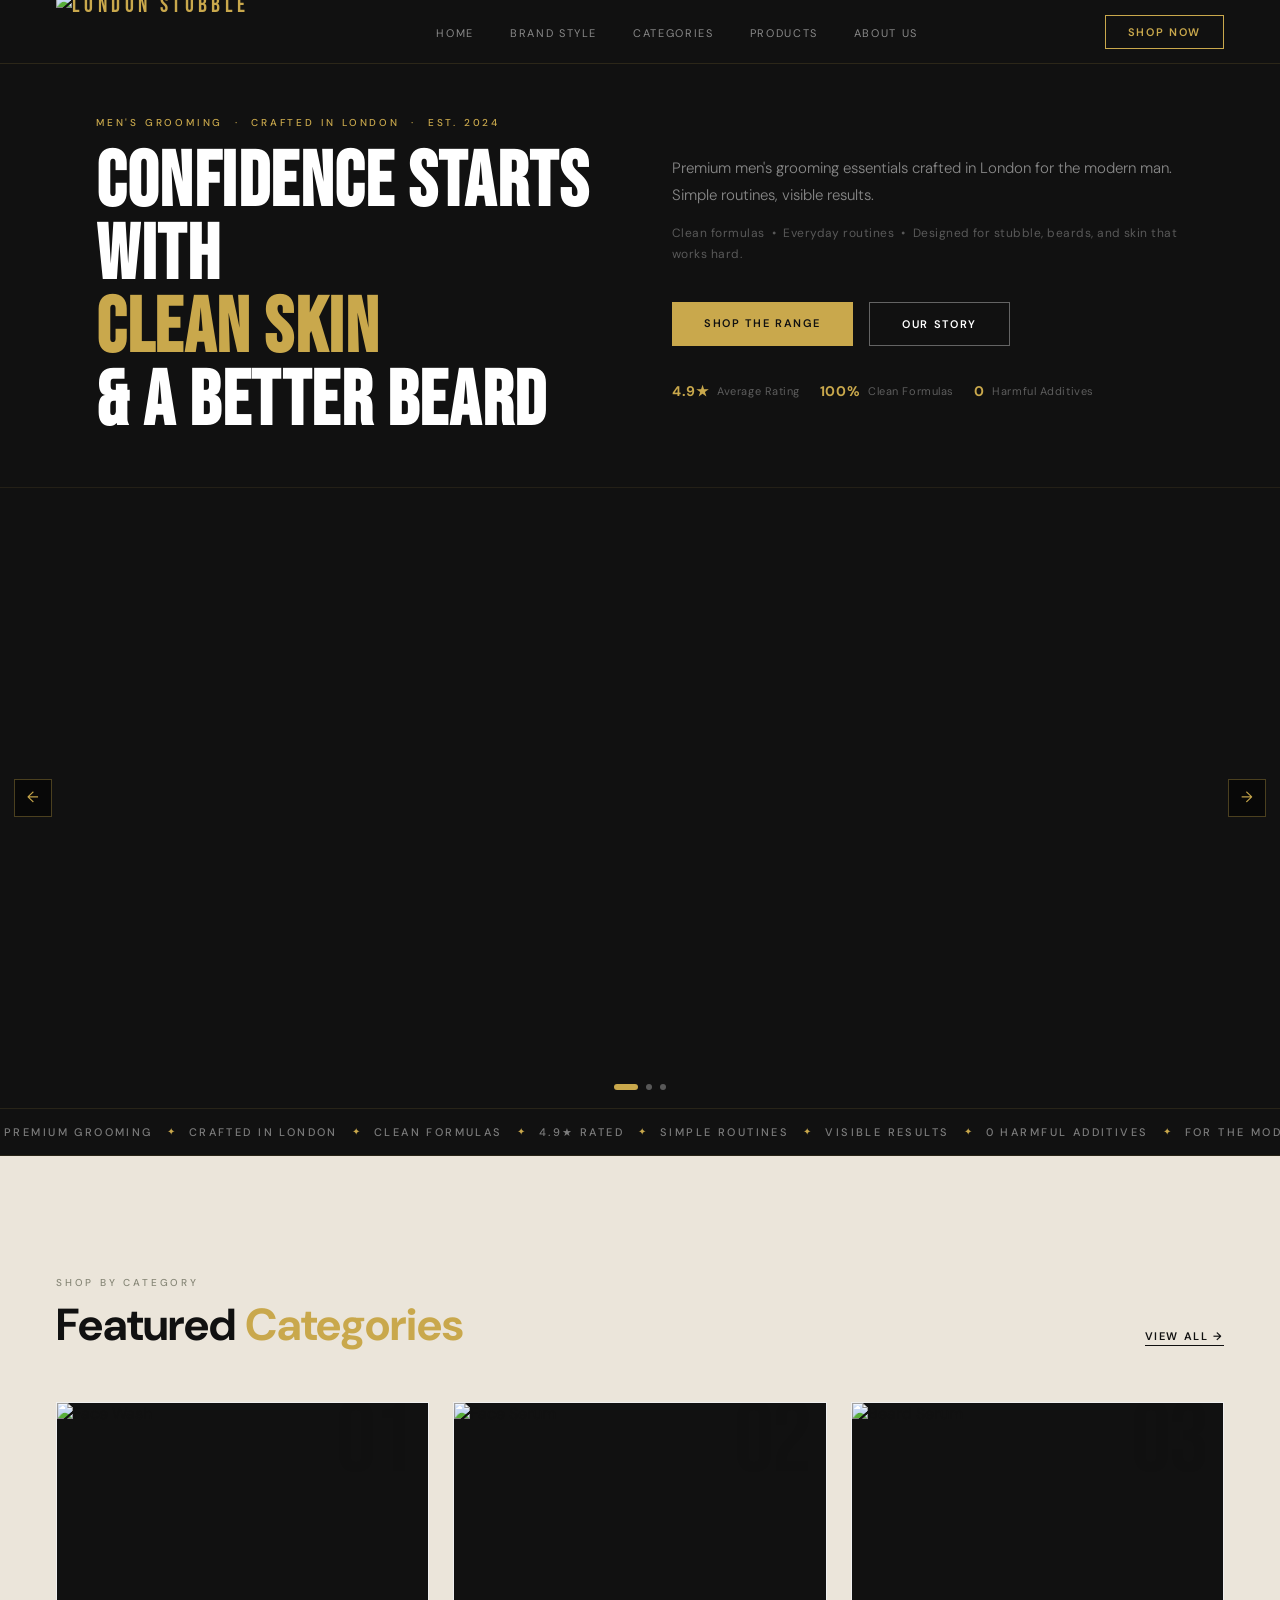
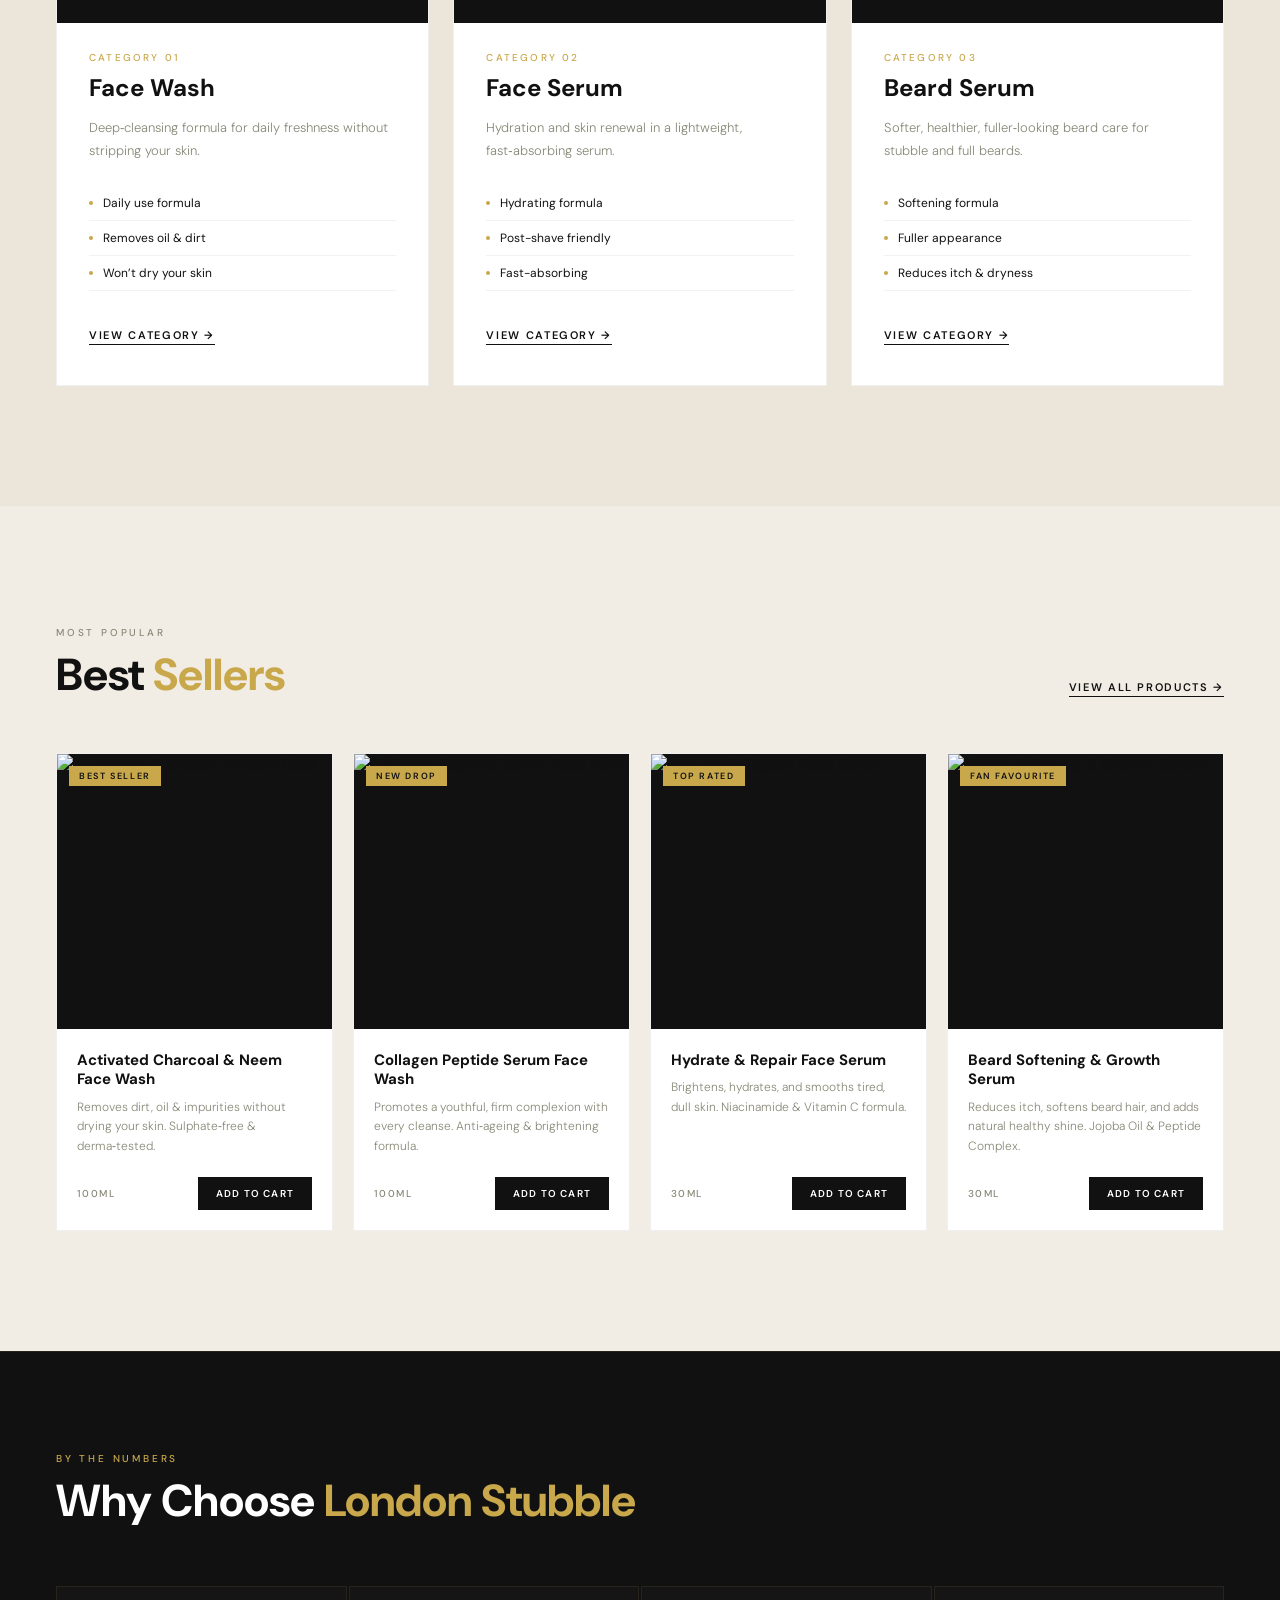
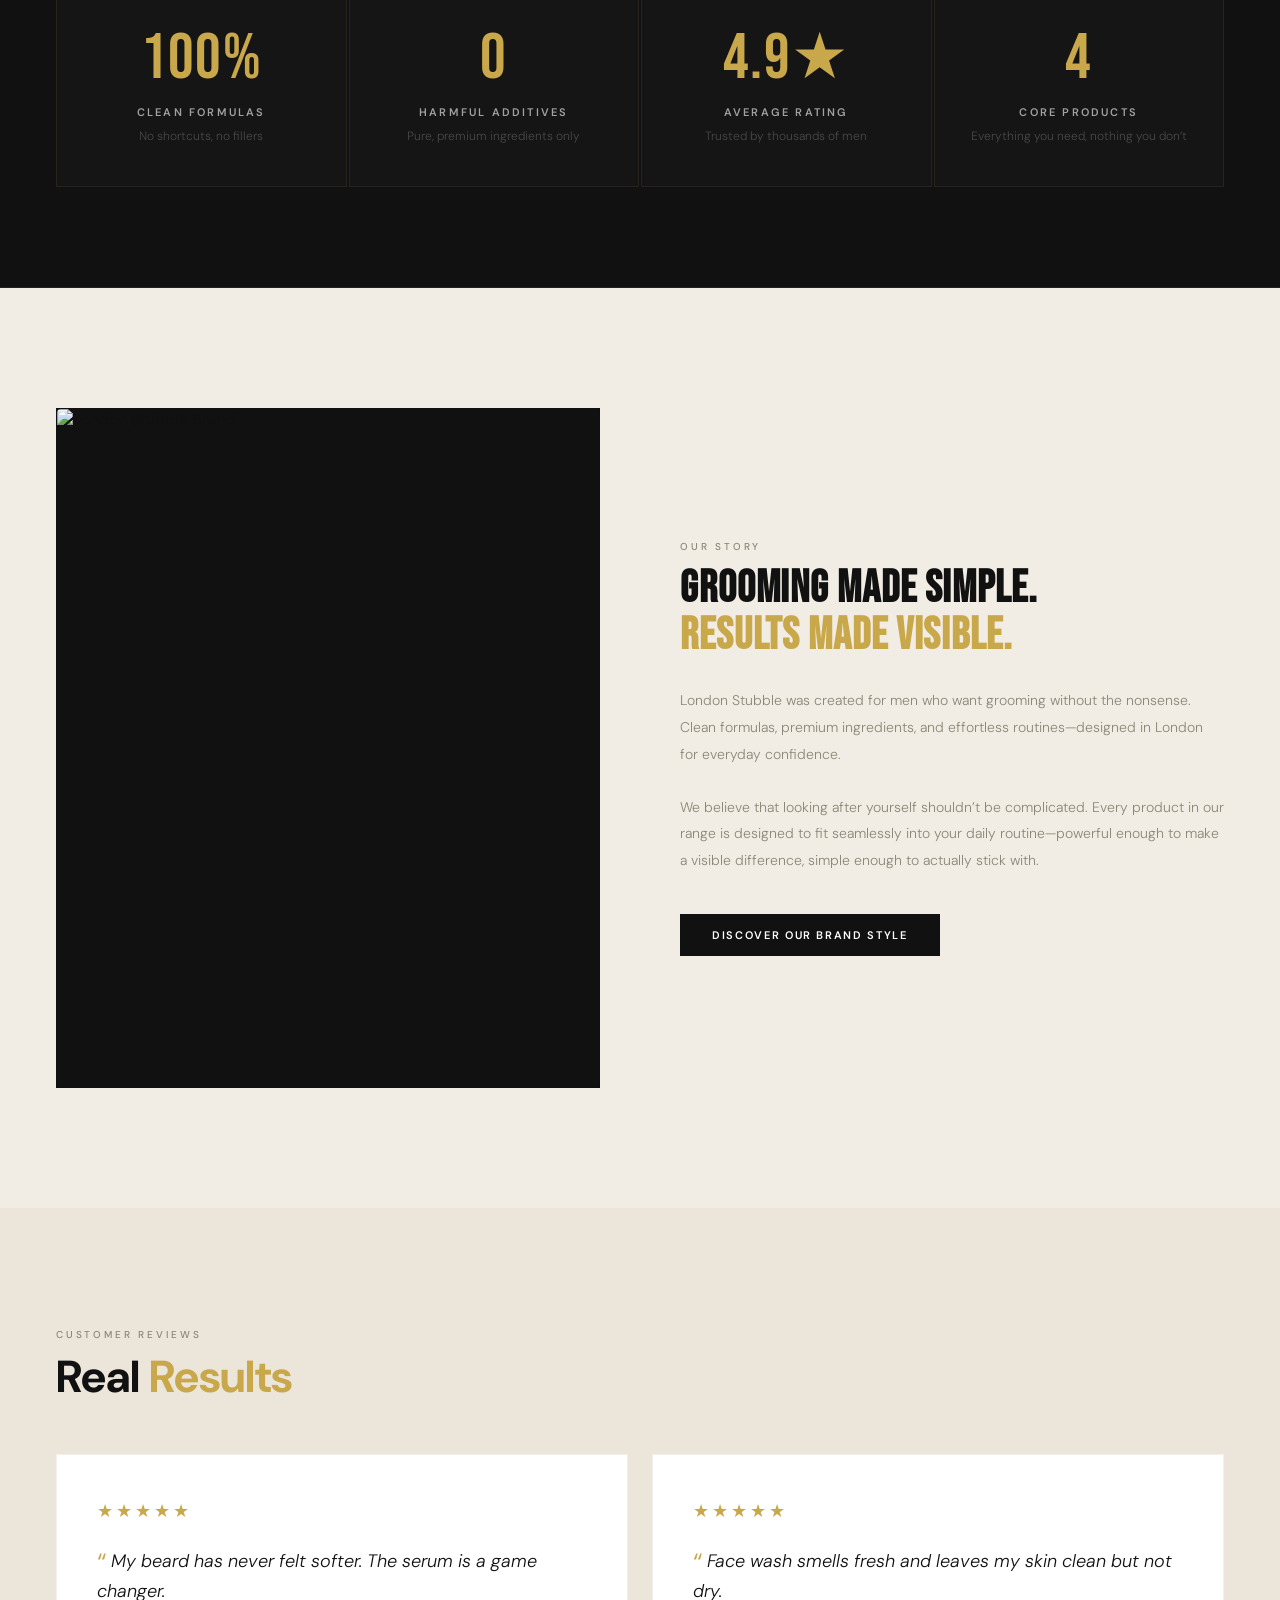
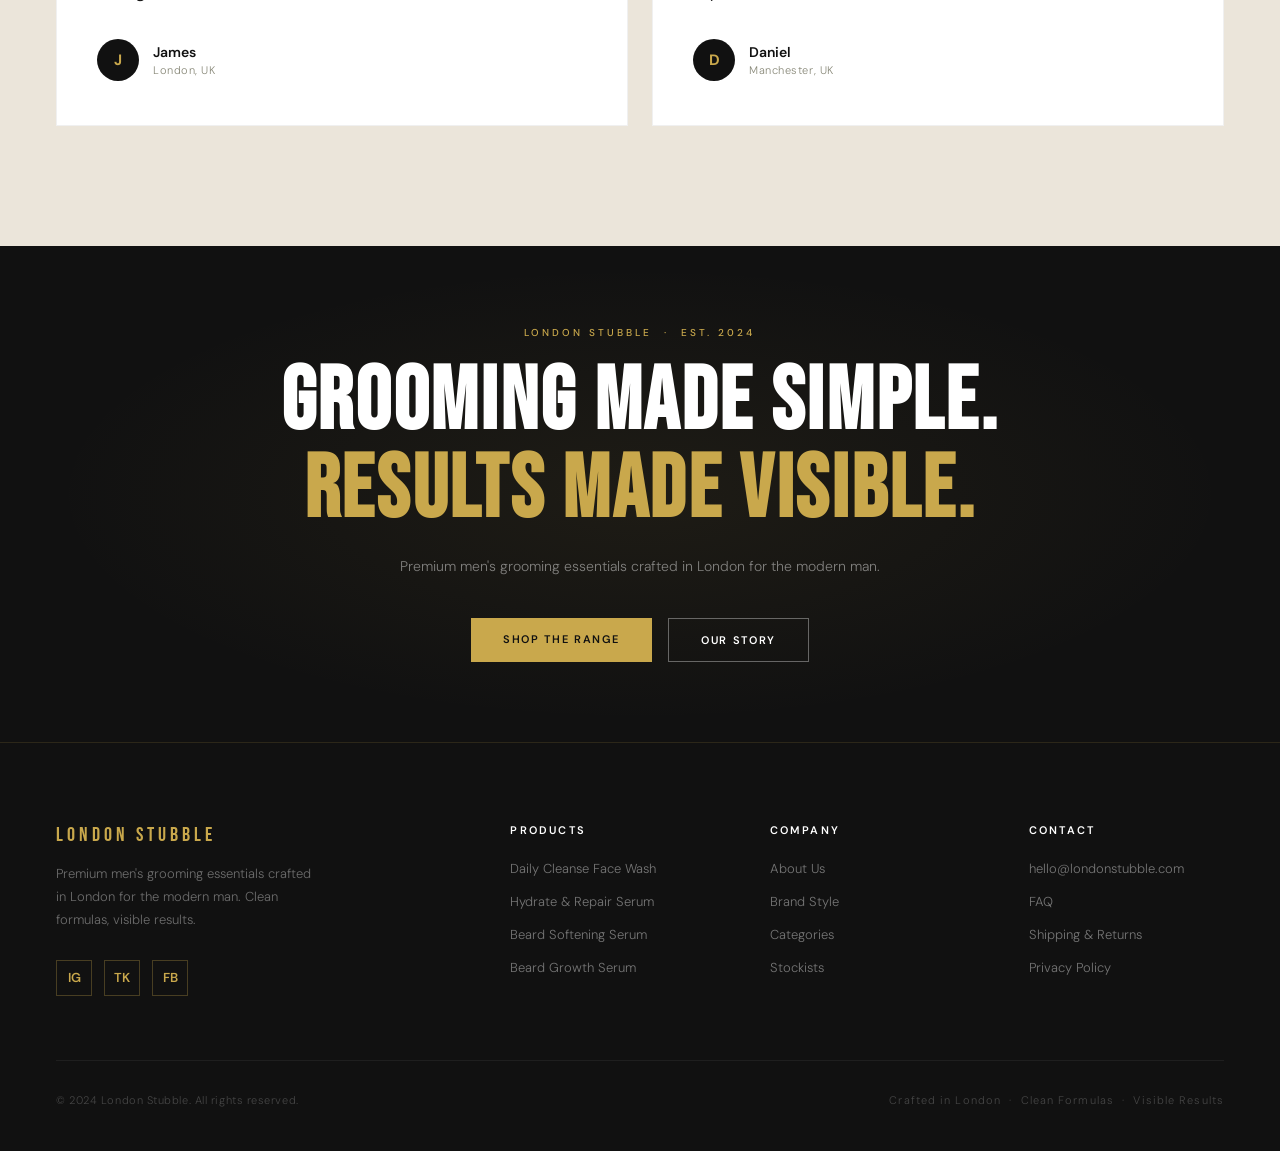
==== index.html @ 78717279 "Add complete London Stubble e-commerce website - Homepage with hero slider, product cards, category " ====
<!DOCTYPE html>
<html lang="en">
<head>
  <meta charset="UTF-8" />
  <meta name="viewport" content="width=device-width, initial-scale=1.0" />
  <title>London Stubble | Premium Men's Grooming</title>
  <link rel="preconnect" href="https://fonts.googleapis.com" />
  <link rel="preconnect" href="https://fonts.gstatic.com" crossorigin />
  <link href="https://fonts.googleapis.com/css2?family=Bebas+Neue&family=DM+Sans:wght@300;400;500;600;700&display=swap" rel="stylesheet" />
  <style>
    /* ===================== VARIABLES & RESET ===================== */
    *, *::before, *::after { margin: 0; padding: 0; box-sizing: border-box; }
    :root {
      --dark:  #111111;
      --gold:  #C9A84C;
      --cream: #F2EDE4;
      --cream2:#EBE5DA;
      --muted: #888878;
      --white: #FFFFFF;
      --nav-h: 64px;
    }
    html { scroll-behavior: smooth; }
    body {
      background: var(--cream);
      color: var(--dark);
      font-family: 'DM Sans', sans-serif;
      font-weight: 400;
      overflow-x: hidden;
      opacity: 0;
      animation: fadeIn 0.6s ease forwards;
    }
    @keyframes fadeIn { to { opacity: 1; } }
    a { text-decoration: none; color: inherit; }
    img { display: block; max-width: 100%; }
    button { font-family: inherit; }

    /* ===================== NAVBAR ===================== */
    nav {
      position: fixed;
      top: 0; left: 0; right: 0;
      height: var(--nav-h);
      background: var(--dark);
      display: flex;
      align-items: center;
      justify-content: space-between;
      padding: 0 56px;
      z-index: 1000;
      border-bottom: 1px solid rgba(201,168,76,0.15);
      transition: box-shadow 0.3s;
    }
    nav.scrolled { box-shadow: 0 4px 40px rgba(0,0,0,0.5); }
    .nav-logo {
      font-family: 'Bebas Neue', sans-serif;
      font-size: 22px;
      color: var(--gold);
      letter-spacing: 0.2em;
      text-transform: uppercase;
      cursor: pointer;
    }
    .nav-links { display: flex; gap: 36px; list-style: none; }
    .nav-links a {
      font-size: 11px;
      font-weight: 400;
      letter-spacing: 0.15em;
      text-transform: uppercase;
      color: rgba(255,255,255,0.5);
      transition: color 0.2s;
    }
    .nav-links a:hover,
    .nav-links a.active { color: var(--white); }
    .nav-links a.active { border-bottom: 1px solid var(--gold); padding-bottom: 2px; }
    .nav-cta {
      font-size: 11px;
      font-weight: 600;
      letter-spacing: 0.15em;
      text-transform: uppercase;
      color: var(--gold);
      border: 1px solid var(--gold);
      padding: 9px 22px;
      background: transparent;
      cursor: pointer;
      transition: all 0.2s;
      display: inline-block;
    }
    .nav-cta:hover { background: var(--gold); color: var(--dark); }
    .hamburger {
      display: none;
      flex-direction: column;
      gap: 5px;
      background: none;
      border: none;
      cursor: pointer;
      padding: 4px;
    }
    .hamburger span { display: block; width: 22px; height: 1.5px; background: var(--white); transition: all 0.3s; }
    .hamburger.open span:nth-child(1) { transform: translateY(6.5px) rotate(45deg); }
    .hamburger.open span:nth-child(2) { opacity: 0; }
    .hamburger.open span:nth-child(3) { transform: translateY(-6.5px) rotate(-45deg); }
    .mob-nav {
      display: none;
      position: fixed; inset: 0;
      background: var(--dark);
      z-index: 999;
      flex-direction: column;
      align-items: center;
      justify-content: center;
      gap: 32px;
      opacity: 0;
      pointer-events: none;
      transition: opacity 0.3s;
    }
    .mob-nav.open { opacity: 1; pointer-events: all; }
    .mob-nav a {
      font-family: 'Bebas Neue', sans-serif;
      font-size: 52px;
      color: var(--white);
      letter-spacing: 0.05em;
      transition: color 0.2s;
    }
    .mob-nav a:hover { color: var(--gold); }

    /* ===================== HERO ===================== */
    .hero {
      background: var(--dark);
      padding-top: var(--nav-h);
      overflow: hidden;
    }
    .hero-text-area {
      padding: 52px 56px 48px;
      max-width: 1200px;
      margin: 0 auto;
      display: grid;
      grid-template-columns: 1fr 1fr;
      gap: 64px;
      align-items: center;
    }
    .hero-ey {
      font-size: 10px;
      font-weight: 500;
      letter-spacing: 0.28em;
      text-transform: uppercase;
      color: var(--gold);
      margin-bottom: 18px;
      display: block;
    }
    .hero-title {
      font-family: 'Bebas Neue', sans-serif;
      font-size: clamp(44px, 6vw, 84px);
      color: var(--white);
      line-height: 0.95;
      letter-spacing: 0.02em;
    }
    .hero-title .g { color: var(--gold); }
    .hero-sub {
      font-size: 15px;
      font-weight: 300;
      color: rgba(255,255,255,0.5);
      line-height: 1.8;
      margin-bottom: 14px;
    }
    .hero-benefits {
      font-size: 12px;
      font-weight: 400;
      color: rgba(255,255,255,0.3);
      letter-spacing: 0.04em;
      margin-bottom: 36px;
      line-height: 1.8;
    }
    .hero-ctas { display: flex; gap: 16px; flex-wrap: wrap; margin-bottom: 36px; }
    .hero-badge { display: flex; align-items: center; gap: 20px; flex-wrap: wrap; }
    .hero-badge-item {
      display: flex;
      align-items: center;
      gap: 8px;
      font-size: 11px;
      color: rgba(255,255,255,0.32);
      letter-spacing: 0.05em;
    }
    .hero-badge-item strong { color: var(--gold); font-size: 14px; font-weight: 700; }
    /* Full-width slider below text */
    .hero-slider-wrap {
      width: 100%;
      border-top: 1px solid rgba(201,168,76,0.1);
    }
    .hero-slider {
      width: 100%;
      height: 620px;
      position: relative;
      overflow: hidden;
      background: #111;
    }
    .hero-slider-track {
      display: flex;
      height: 100%;
      transition: transform 0.75s cubic-bezier(0.25, 0.46, 0.45, 0.94);
    }
    .hero-slide {
      flex: 0 0 100%;
      height: 100%;
      overflow: hidden;
      position: relative;
      display: flex;
      align-items: center;
      justify-content: center;
    }
    .hero-slide img { width: 100%; height: 100%; object-fit: cover; display: block; }
    .slider-dots {
      position: absolute;
      bottom: 18px;
      left: 50%;
      transform: translateX(-50%);
      display: flex;
      gap: 8px;
      z-index: 10;
    }
    .slider-dot {
      height: 6px;
      width: 6px;
      background: rgba(255,255,255,0.3);
      border: none;
      cursor: pointer;
      transition: all 0.35s;
      padding: 0;
      border-radius: 3px;
    }
    .slider-dot.active { background: var(--gold); width: 24px; }
    .slider-arrow {
      position: absolute;
      top: 50%;
      transform: translateY(-50%);
      width: 38px;
      height: 38px;
      background: rgba(0,0,0,0.55);
      border: 1px solid rgba(201,168,76,0.35);
      color: var(--gold);
      display: flex;
      align-items: center;
      justify-content: center;
      cursor: pointer;
      z-index: 10;
      font-size: 15px;
      transition: all 0.2s;
      line-height: 1;
    }
    .slider-arrow:hover { background: var(--gold); color: var(--dark); border-color: var(--gold); }
    .slider-prev { left: 14px; }
    .slider-next { right: 14px; }
    .img-ph {
      font-size: 9px;
      font-weight: 500;
      letter-spacing: 0.22em;
      text-transform: uppercase;
      color: rgba(201,168,76,0.25);
      text-align: center;
      padding: 8px;
    }

    /* ===================== TICKER ===================== */
    .ticker-section {
      background: var(--dark);
      padding: 16px 0;
      overflow: hidden;
      border-top: 1px solid rgba(201,168,76,0.12);
      border-bottom: 1px solid rgba(201,168,76,0.12);
    }
    .tk-track {
      display: flex;
      width: max-content;
      animation: tkScroll 28s linear infinite;
    }
    .tk-track:hover { animation-play-state: paused; }
    @keyframes tkScroll { from { transform: translateX(0); } to { transform: translateX(-50%); } }
    .tk-i {
      font-size: 11px;
      font-weight: 500;
      letter-spacing: 0.22em;
      text-transform: uppercase;
      color: rgba(255,255,255,0.45);
      white-space: nowrap;
      padding: 0 4px;
    }
    .tk-d { color: var(--gold); padding: 0 10px; font-size: 10px; }

    /* ===================== COMMON UTILITIES ===================== */
    .eyebrow {
      font-size: 10px;
      font-weight: 500;
      letter-spacing: 0.28em;
      text-transform: uppercase;
      color: var(--muted);
      margin-bottom: 12px;
      display: block;
    }
    .eyebrow.gold { color: var(--gold); }
    .section-title {
      font-weight: 700;
      font-size: clamp(32px, 3.5vw, 50px);
      line-height: 1.1;
      color: var(--dark);
    }
    .section-title .g { color: var(--gold); }
    .section-title.light { color: var(--white); }
    .sec-hdr {
      display: flex;
      align-items: flex-end;
      justify-content: space-between;
      margin-bottom: 52px;
    }
    .view-all-link {
      font-size: 11px;
      font-weight: 600;
      letter-spacing: 0.15em;
      text-transform: uppercase;
      color: var(--dark);
      border-bottom: 1px solid var(--dark);
      padding-bottom: 2px;
      transition: color 0.2s, border-color 0.2s;
      white-space: nowrap;
      margin-bottom: 4px;
    }
    .view-all-link:hover { color: var(--gold); border-color: var(--gold); }
    .view-all-link.light { color: rgba(255,255,255,0.5); border-color: rgba(255,255,255,0.3); }
    .view-all-link.light:hover { color: var(--gold); border-color: var(--gold); }
    .btn-solid {
      display: inline-block;
      font-size: 11px;
      font-weight: 600;
      letter-spacing: 0.15em;
      text-transform: uppercase;
      color: var(--white);
      background: var(--dark);
      padding: 14px 32px;
      cursor: pointer;
      transition: background 0.2s;
      border: none;
    }
    .btn-solid:hover { background: #2c2c2c; }
    .btn-gold {
      display: inline-block;
      font-size: 11px;
      font-weight: 600;
      letter-spacing: 0.15em;
      text-transform: uppercase;
      color: var(--dark);
      background: var(--gold);
      padding: 14px 32px;
      cursor: pointer;
      transition: opacity 0.2s;
      border: none;
    }
    .btn-gold:hover { opacity: 0.85; }
    .btn-lined {
      display: inline-block;
      font-size: 11px;
      font-weight: 600;
      letter-spacing: 0.15em;
      text-transform: uppercase;
      color: var(--dark);
      border: 1.5px solid var(--dark);
      padding: 14px 32px;
      cursor: pointer;
      transition: all 0.2s;
    }
    .btn-lined:hover { background: var(--dark); color: var(--white); }
    .btn-lined-light {
      display: inline-block;
      font-size: 11px;
      font-weight: 600;
      letter-spacing: 0.15em;
      text-transform: uppercase;
      color: var(--white);
      border: 1.5px solid rgba(255,255,255,0.35);
      padding: 14px 32px;
      cursor: pointer;
      transition: all 0.2s;
    }
    .btn-lined-light:hover { background: rgba(255,255,255,0.08); border-color: rgba(255,255,255,0.6); }

    /* ===================== FEATURED CATEGORIES ===================== */
    .cats-section {
      background: var(--cream2);
      padding: 120px 56px;
    }
    .cats-inner { max-width: 1200px; margin: 0 auto; }
    .cats-grid {
      display: grid;
      grid-template-columns: repeat(3, 1fr);
      gap: 24px;
    }
    .cat-card {
      background: var(--white);
      border: 1px solid rgba(0,0,0,0.06);
      padding: 40px 32px;
      position: relative;
      overflow: hidden;
      transition: box-shadow 0.3s, transform 0.3s;
    }
    .cat-card:hover { box-shadow: 0 16px 48px rgba(0,0,0,0.1); transform: translateY(-4px); }
    .cat-card-img {
      margin: -40px -32px 28px;
      height: 220px;
      overflow: hidden;
      background: var(--dark);
      display: flex;
      align-items: center;
      justify-content: center;
    }
    .cat-card-img img {
      width: 100%;
      height: 100%;
      object-fit: contain;
      display: block;
    }
    .cat-num {
      font-family: 'Bebas Neue', sans-serif;
      font-size: 100px;
      color: rgba(0,0,0,0.03);
      position: absolute;
      top: -12px;
      right: 16px;
      line-height: 1;
      pointer-events: none;
      letter-spacing: -0.02em;
    }
    .cat-label {
      font-size: 10px;
      font-weight: 500;
      letter-spacing: 0.22em;
      text-transform: uppercase;
      color: var(--gold);
      margin-bottom: 10px;
      display: block;
    }
    .cat-name {
      font-weight: 700;
      font-size: 24px;
      color: var(--dark);
      margin-bottom: 14px;
      line-height: 1.2;
    }
    .cat-desc {
      font-size: 13px;
      font-weight: 300;
      color: var(--muted);
      line-height: 1.75;
      margin-bottom: 24px;
    }
    .cat-benefits {
      list-style: none;
      margin-bottom: 32px;
    }
    .cat-benefits li {
      font-size: 12px;
      font-weight: 400;
      color: var(--dark);
      padding: 9px 0;
      border-bottom: 1px solid rgba(0,0,0,0.05);
      display: flex;
      align-items: center;
      gap: 10px;
    }
    .cat-benefits li::before {
      content: '';
      width: 4px;
      height: 4px;
      background: var(--gold);
      flex-shrink: 0;
      border-radius: 50%;
    }
    .cat-link {
      font-size: 11px;
      font-weight: 600;
      letter-spacing: 0.15em;
      text-transform: uppercase;
      color: var(--dark);
      display: inline-flex;
      align-items: center;
      gap: 8px;
      border-bottom: 1px solid var(--dark);
      padding-bottom: 2px;
      transition: color 0.2s, border-color 0.2s;
    }
    .cat-link:hover { color: var(--gold); border-color: var(--gold); }

    /* ===================== PRODUCT CARDS ===================== */
    .products-section {
      background: var(--cream);
      padding: 120px 56px;
    }
    .products-inner { max-width: 1200px; margin: 0 auto; }
    .pgrid {
      display: grid;
      grid-template-columns: repeat(4, 1fr);
      gap: 20px;
    }
    .pcard {
      background: var(--white);
      border: 1px solid rgba(0,0,0,0.06);
      display: flex;
      flex-direction: column;
      transition: box-shadow 0.3s, transform 0.3s;
    }
    .pcard:hover { box-shadow: 0 16px 48px rgba(0,0,0,0.1); transform: translateY(-5px); }
    .pcard-img {
      background: var(--dark);
      aspect-ratio: 1/1;
      overflow: hidden;
      position: relative;
      display: flex;
      align-items: center;
      justify-content: center;
    }
    .pcard-img img { width: 100%; height: 100%; object-fit: contain; }
    .pcard-badge {
      position: absolute;
      top: 12px; left: 12px;
      font-size: 9px;
      font-weight: 600;
      letter-spacing: 0.18em;
      text-transform: uppercase;
      background: var(--gold);
      color: var(--dark);
      padding: 4px 10px;
    }
    .pcard-body { padding: 22px 20px 20px; flex: 1; display: flex; flex-direction: column; }
    .pcard-name { font-size: 15px; font-weight: 700; line-height: 1.3; margin-bottom: 8px; }
    .pcard-desc {
      font-size: 12px;
      font-weight: 300;
      color: var(--muted);
      line-height: 1.65;
      flex: 1;
      margin-bottom: 20px;
    }
    .pcard-ft {
      display: flex;
      align-items: center;
      justify-content: space-between;
      gap: 10px;
    }
    .pcard-vol {
      font-size: 10px;
      font-weight: 500;
      letter-spacing: 0.14em;
      text-transform: uppercase;
      color: var(--muted);
    }
    .btn-atc {
      font-size: 10px;
      font-weight: 600;
      letter-spacing: 0.12em;
      text-transform: uppercase;
      color: var(--white);
      background: var(--dark);
      border: none;
      padding: 10px 18px;
      cursor: pointer;
      transition: background 0.2s, color 0.2s;
      white-space: nowrap;
    }
    .btn-atc:hover { background: var(--gold); color: var(--dark); }

    /* ===================== STATS SECTION ===================== */
    .stats-section {
      background: var(--dark);
      padding: 100px 56px;
      border-top: 1px solid rgba(201,168,76,0.12);
      border-bottom: 1px solid rgba(201,168,76,0.12);
    }
    .stats-inner { max-width: 1200px; margin: 0 auto; }
    .stats-header { margin-bottom: 60px; }
    .stats-grid {
      display: grid;
      grid-template-columns: repeat(4, 1fr);
      gap: 2px;
    }
    .stat-item {
      padding: 40px 32px;
      border: 1px solid rgba(201,168,76,0.10);
      background: rgba(255,255,255,0.02);
      text-align: center;
    }
    .stat-num {
      font-family: 'Bebas Neue', sans-serif;
      font-size: clamp(48px, 5vw, 72px);
      color: var(--gold);
      line-height: 1;
      margin-bottom: 14px;
      letter-spacing: 0.02em;
    }
    .stat-label {
      font-size: 11px;
      font-weight: 600;
      letter-spacing: 0.2em;
      text-transform: uppercase;
      color: rgba(255,255,255,0.6);
      margin-bottom: 8px;
    }
    .stat-desc {
      font-size: 12px;
      font-weight: 300;
      color: rgba(255,255,255,0.22);
      line-height: 1.55;
    }

    /* ===================== BRAND STORY ===================== */
    .brand-section {
      background: var(--cream);
      padding: 120px 56px;
    }
    .brand-inner {
      max-width: 1200px;
      margin: 0 auto;
      display: grid;
      grid-template-columns: 1fr 1fr;
      gap: 80px;
      align-items: center;
    }
    .brand-visual {
      background: var(--dark);
      aspect-ratio: 4/5;
      position: relative;
      overflow: hidden;
      border: 1px solid rgba(0,0,0,0.06);
      display: flex;
      align-items: center;
      justify-content: center;
    }
    .brand-visual img { width: 100%; height: 100%; object-fit: cover; }
    .brand-quote {
      font-family: 'Bebas Neue', sans-serif;
      font-size: clamp(36px, 3.5vw, 52px);
      color: var(--dark);
      line-height: 1.05;
      margin-bottom: 28px;
      letter-spacing: 0.02em;
    }
    .brand-quote .g { color: var(--gold); }
    .brand-text {
      font-size: 14px;
      font-weight: 300;
      color: var(--muted);
      line-height: 1.9;
      margin-bottom: 40px;
    }

    /* ===================== TESTIMONIALS ===================== */
    .testi-section {
      background: var(--cream2);
      padding: 120px 56px;
    }
    .testi-inner { max-width: 1200px; margin: 0 auto; }
    .testi-grid {
      display: grid;
      grid-template-columns: repeat(2, 1fr);
      gap: 24px;
      margin-top: 52px;
    }
    .testi-card {
      background: var(--white);
      border: 1px solid rgba(0,0,0,0.06);
      padding: 44px 40px;
    }
    .testi-stars {
      display: flex;
      gap: 3px;
      margin-bottom: 24px;
    }
    .testi-stars span { color: var(--gold); font-size: 18px; }
    .testi-quote {
      font-size: 18px;
      font-weight: 300;
      color: var(--dark);
      line-height: 1.65;
      margin-bottom: 32px;
      font-style: italic;
    }
    .testi-quote::before { content: '\201C'; color: var(--gold); font-size: 28px; font-style: normal; line-height: 0; vertical-align: -6px; margin-right: 4px; }
    .testi-author { display: flex; align-items: center; gap: 14px; }
    .testi-avatar {
      width: 42px;
      height: 42px;
      border-radius: 50%;
      background: var(--dark);
      display: flex;
      align-items: center;
      justify-content: center;
      font-weight: 700;
      font-size: 15px;
      color: var(--gold);
      flex-shrink: 0;
    }
    .testi-name { font-weight: 600; font-size: 14px; color: var(--dark); }
    .testi-loc { font-size: 11px; font-weight: 300; color: var(--muted); letter-spacing: 0.05em; margin-top: 2px; }

    /* ===================== CTA STRIP ===================== */
    .vstrip {
      position: relative;
      min-height: 380px;
      overflow: hidden;
      background: var(--dark);
      display: flex;
      align-items: center;
      justify-content: center;
    }
    .vstrip::before {
      content: '';
      position: absolute;
      inset: 0;
      background: radial-gradient(ellipse at center, rgba(201,168,76,0.07) 0%, transparent 65%);
      pointer-events: none;
    }
    .vstrip-inner {
      position: relative; z-index: 2;
      display: flex;
      flex-direction: column;
      align-items: center;
      justify-content: center;
      text-align: center;
      padding: 80px 32px;
    }
    .vstrip-ey { font-size: 10px; font-weight: 500; letter-spacing: 0.3em; text-transform: uppercase; color: var(--gold); margin-bottom: 20px; }
    .vstrip-ttl {
      font-family: 'Bebas Neue', sans-serif;
      font-size: clamp(48px, 7vw, 88px);
      color: var(--white);
      letter-spacing: 0.03em;
      line-height: 1;
      margin-bottom: 20px;
    }
    .vstrip-ttl span { color: var(--gold); }
    .vstrip-sub { font-size: 14px; font-weight: 300; color: rgba(255,255,255,0.45); margin-bottom: 40px; max-width: 520px; line-height: 1.7; }
    .vstrip-ctas { display: flex; gap: 16px; flex-wrap: wrap; justify-content: center; }

    /* ===================== NEWSLETTER ===================== */
    .nl-section {
      background: var(--dark);
      padding: 100px 56px;
      border-top: 1px solid rgba(201,168,76,0.12);
    }
    .nl-inner { max-width: 560px; margin: 0 auto; text-align: center; }
    .nl-title {
      font-family: 'Bebas Neue', sans-serif;
      font-size: clamp(38px, 4.5vw, 60px);
      color: var(--white);
      letter-spacing: 0.06em;
      margin-bottom: 16px;
      line-height: 1;
    }
    .nl-title span { color: var(--gold); }
    .nl-sub {
      font-size: 14px;
      font-weight: 300;
      color: rgba(255,255,255,0.38);
      line-height: 1.75;
      margin-bottom: 36px;
    }
    .nl-form { display: flex; max-width: 440px; margin: 0 auto; }
    .nl-input {
      flex: 1;
      background: rgba(255,255,255,0.05);
      border: 1px solid rgba(201,168,76,0.2);
      border-right: none;
      padding: 14px 20px;
      font-family: 'DM Sans', sans-serif;
      font-size: 13px;
      color: var(--white);
      outline: none;
      transition: border-color 0.2s;
    }
    .nl-input::placeholder { color: rgba(255,255,255,0.28); }
    .nl-input:focus { border-color: rgba(201,168,76,0.45); }
    .nl-btn {
      font-family: 'DM Sans', sans-serif;
      font-size: 11px;
      font-weight: 600;
      letter-spacing: 0.15em;
      text-transform: uppercase;
      color: var(--dark);
      background: var(--gold);
      border: 1px solid var(--gold);
      padding: 14px 24px;
      cursor: pointer;
      transition: opacity 0.2s;
      white-space: nowrap;
    }
    .nl-btn:hover { opacity: 0.85; }

    /* ===================== FOOTER ===================== */
    footer {
      background: var(--dark);
      padding: 80px 56px 44px;
      border-top: 1px solid rgba(201,168,76,0.15);
    }
    .ft {
      display: grid;
      grid-template-columns: 2fr 1fr 1fr 1fr;
      gap: 64px;
      margin-bottom: 64px;
      max-width: 1200px;
      margin-left: auto;
      margin-right: auto;
    }
    .ft-logo {
      font-family: 'Bebas Neue', sans-serif;
      font-size: 20px;
      letter-spacing: 0.2em;
      color: var(--gold);
      text-transform: uppercase;
      margin-bottom: 16px;
    }
    .ft-desc { font-size: 13px; font-weight: 300; color: rgba(255,255,255,0.38); line-height: 1.75; margin-bottom: 28px; max-width: 260px; }
    .ft-soc { display: flex; gap: 12px; }
    .ft-soc a {
      width: 36px; height: 36px;
      border: 1px solid rgba(201,168,76,0.3);
      display: flex; align-items: center; justify-content: center;
      color: var(--gold);
      font-size: 13px;
      font-weight: 600;
      transition: all 0.2s;
    }
    .ft-soc a:hover { background: var(--gold); color: var(--dark); border-color: var(--gold); }
    .ft-col-h { font-size: 11px; font-weight: 600; letter-spacing: 0.2em; text-transform: uppercase; color: var(--white); margin-bottom: 20px; }
    .ft-col ul { list-style: none; display: flex; flex-direction: column; gap: 12px; }
    .ft-col ul a { font-size: 13px; font-weight: 300; color: rgba(255,255,255,0.42); transition: color 0.2s; }
    .ft-col ul a:hover { color: var(--white); }
    .ft-bot {
      padding-top: 32px;
      border-top: 1px solid rgba(255,255,255,0.06);
      display: flex;
      align-items: center;
      justify-content: space-between;
      flex-wrap: wrap;
      gap: 12px;
      max-width: 1200px;
      margin: 0 auto;
    }
    .ft-copy { font-size: 11px; font-weight: 300; color: rgba(255,255,255,0.22); letter-spacing: 0.05em; }
    .ft-tag  { font-size: 11px; font-weight: 300; color: rgba(255,255,255,0.22); letter-spacing: 0.1em; }

    /* ===================== SCROLL ANIMATIONS ===================== */
    .au { opacity: 0; transform: translateY(36px); }
    .al { opacity: 0; transform: translateX(-40px); }
    .ar { opacity: 0; transform: translateX(40px); }

    /* ===================== RESPONSIVE ===================== */
    @media (max-width: 1100px) {
      .pgrid { grid-template-columns: repeat(2, 1fr); }
      .stats-grid { grid-template-columns: repeat(2, 1fr); }
      .hero-text-area { grid-template-columns: 1fr; gap: 32px; }
      .brand-inner { grid-template-columns: 1fr; }
      .brand-visual { display: none; }
      .testi-grid { grid-template-columns: 1fr; }
    }
    @media (max-width: 900px) {
      nav { padding: 0 24px; }
      .nav-links, .nav-cta { display: none; }
      .hamburger { display: flex; }
      .mob-nav { display: flex; }
      .cats-section, .products-section, .stats-section, .brand-section, .testi-section, .nl-section { padding: 80px 24px; }
      .hero-text-area { padding: 40px 24px 36px; }
      .hero-slider { height: 420px; }
      .cats-grid { grid-template-columns: 1fr 1fr; }
      .sec-hdr { flex-direction: column; align-items: flex-start; gap: 16px; }
      footer { padding: 60px 24px 36px; }
      .ft { grid-template-columns: 1fr 1fr; gap: 40px; }
      .ft-bot { flex-direction: column; text-align: center; }
      .vstrip-inner { padding: 60px 24px; }
    }
    @media (max-width: 600px) {
      .pgrid { grid-template-columns: 1fr; }
      .cats-grid { grid-template-columns: 1fr; }
      .stats-grid { grid-template-columns: 1fr 1fr; }
      .hero-ctas { flex-direction: column; }
      .hero-slider { height: 280px; }
      .nl-form { flex-direction: column; }
      .nl-input { border-right: 1px solid rgba(201,168,76,0.2); border-bottom: none; }
      .vstrip-ctas { flex-direction: column; align-items: center; }
      .ft { grid-template-columns: 1fr; gap: 32px; }
    }
  </style>
</head>
<body>

<!-- ==================== NAVBAR ==================== -->
<nav id="nav">
  <a href="index.html" class="nav-logo" style="display:flex;align-items:center;cursor:pointer;"><img src="https://vaishvipatel1507.github.io/london-stubble-website-/logo.png" alt="London Stubble" style="height:80px;width:auto;" /></a>
  <ul class="nav-links">
    <li><a href="index.html" class="active">Home</a></li>
    <li><a href="brand-style.html">Brand Style</a></li>
    <li><a href="categories.html">Categories</a></li>
    <li><a href="products.html">Products</a></li>
    <li><a href="about-us.html">About Us</a></li>
  </ul>
  <a href="products.html" class="nav-cta">Shop Now</a>
  <button class="hamburger" id="ham" aria-label="Open menu">
    <span></span><span></span><span></span>
  </button>
</nav>

<!-- Mobile Navigation -->
<div class="mob-nav" id="mob">
  <a href="index.html"       onclick="closeMob()">Home</a>
  <a href="brand-style.html" onclick="closeMob()">Brand Style</a>
  <a href="categories.html"  onclick="closeMob()">Categories</a>
  <a href="products.html"    onclick="closeMob()">Products</a>
  <a href="about-us.html"    onclick="closeMob()">About Us</a>
</div>

<!-- ==================== HERO ==================== -->
<section class="hero" id="home">

  <!-- Top row: heading left, content right -->
  <div class="hero-text-area">
    <div>
      <span class="hero-ey">Men's Grooming &nbsp;·&nbsp; Crafted in London &nbsp;·&nbsp; Est. 2024</span>
      <h1 class="hero-title">
        Confidence Starts With<br>
        <span class="g">Clean Skin</span><br>
        &amp; A Better Beard
      </h1>
    </div>
    <div>
      <p class="hero-sub">Premium men's grooming essentials crafted in London for the modern man. Simple routines, visible results.</p>
      <p class="hero-benefits">Clean formulas &nbsp;&bull;&nbsp; Everyday routines &nbsp;&bull;&nbsp; Designed for stubble, beards, and skin that works hard.</p>
      <div class="hero-ctas">
        <a href="products.html" class="btn-gold">Shop The Range</a>
        <a href="#brand" class="btn-lined-light">Our Story</a>
      </div>
      <div class="hero-badge">
        <div class="hero-badge-item"><strong>4.9&#9733;</strong><span>Average Rating</span></div>
        <div class="hero-badge-item"><strong>100%</strong><span>Clean Formulas</span></div>
        <div class="hero-badge-item"><strong>0</strong><span>Harmful Additives</span></div>
      </div>
    </div>
  </div>

  <!-- Full-width image slider -->
  <div class="hero-slider-wrap">
    <div class="hero-slider" id="heroSlider">
      <div class="hero-slider-track" id="heroTrack">
        <div class="hero-slide">
          <img src="https://www.londonstubble.com/img/banner1.png"
               alt="London Stubble — Premium Grooming"
               onerror="this.style.display='none'" />
        </div>
        <div class="hero-slide">
          <img src="https://www.londonstubble.com/img/banner2.png"
               alt="London Stubble — Face Care"
               onerror="this.style.display='none'" />
        </div>
        <div class="hero-slide">
          <img src="https://www.londonstubble.com/img/banner3.png"
               alt="London Stubble — Beard Care"
               onerror="this.style.display='none'" />
        </div>
      </div>
      <button class="slider-arrow slider-prev" id="sliderPrev" aria-label="Previous">&#8592;</button>
      <button class="slider-arrow slider-next" id="sliderNext" aria-label="Next">&#8594;</button>
      <div class="slider-dots">
        <button class="slider-dot active" data-slide="0"></button>
        <button class="slider-dot"        data-slide="1"></button>
        <button class="slider-dot"        data-slide="2"></button>
      </div>
    </div>
  </div>

</section>

<!-- ==================== TICKER ==================== -->
<div class="ticker-section">
  <div class="tk-track">
    <span class="tk-i">Premium Grooming</span><span class="tk-d">&#10022;</span>
    <span class="tk-i">Crafted in London</span><span class="tk-d">&#10022;</span>
    <span class="tk-i">Clean Formulas</span><span class="tk-d">&#10022;</span>
    <span class="tk-i">4.9&#9733; Rated</span><span class="tk-d">&#10022;</span>
    <span class="tk-i">Simple Routines</span><span class="tk-d">&#10022;</span>
    <span class="tk-i">Visible Results</span><span class="tk-d">&#10022;</span>
    <span class="tk-i">0 Harmful Additives</span><span class="tk-d">&#10022;</span>
    <span class="tk-i">For The Modern Man</span><span class="tk-d">&#10022;</span>
    <span class="tk-i">Est. 2024</span><span class="tk-d">&#10022;</span>
    <!-- duplicate for seamless loop -->
    <span class="tk-i">Premium Grooming</span><span class="tk-d">&#10022;</span>
    <span class="tk-i">Crafted in London</span><span class="tk-d">&#10022;</span>
    <span class="tk-i">Clean Formulas</span><span class="tk-d">&#10022;</span>
    <span class="tk-i">4.9&#9733; Rated</span><span class="tk-d">&#10022;</span>
    <span class="tk-i">Simple Routines</span><span class="tk-d">&#10022;</span>
    <span class="tk-i">Visible Results</span><span class="tk-d">&#10022;</span>
    <span class="tk-i">0 Harmful Additives</span><span class="tk-d">&#10022;</span>
    <span class="tk-i">For The Modern Man</span><span class="tk-d">&#10022;</span>
    <span class="tk-i">Est. 2024</span><span class="tk-d">&#10022;</span>
  </div>
</div>

<!-- ==================== FEATURED CATEGORIES ==================== -->
<section class="cats-section" id="categories">
  <div class="cats-inner">
    <div class="sec-hdr au">
      <div>
        <span class="eyebrow">Shop By Category</span>
        <h2 class="section-title">Featured <span class="g">Categories</span></h2>
      </div>
      <a href="#products" class="view-all-link">View All &#8594;</a>
    </div>
    <div class="cats-grid">

      <!-- Category 01 — Face Wash -->
      <div class="cat-card au">
        <div class="cat-card-img">
          <img src="https://vaishvipatel1507.github.io/london-stubble-website-/Image1.jpeg" alt="Face Wash" />
        </div>
        <span class="cat-num">01</span>
        <span class="cat-label">Category 01</span>
        <h3 class="cat-name">Face Wash</h3>
        <p class="cat-desc">Deep&#8209;cleansing formula for daily freshness without stripping your skin.</p>
        <ul class="cat-benefits">
          <li>Daily use formula</li>
          <li>Removes oil &amp; dirt</li>
          <li>Won&rsquo;t dry your skin</li>
        </ul>
        <a href="#products" class="cat-link">View Category &#8594;</a>
      </div>

      <!-- Category 02 — Face Serum -->
      <div class="cat-card au">
        <div class="cat-card-img">
          <img src="https://vaishvipatel1507.github.io/london-stubble-website-/Image4.jpg" alt="Face Serum" />
        </div>
        <span class="cat-num">02</span>
        <span class="cat-label">Category 02</span>
        <h3 class="cat-name">Face Serum</h3>
        <p class="cat-desc">Hydration and skin renewal in a lightweight, fast&#8209;absorbing serum.</p>
        <ul class="cat-benefits">
          <li>Hydrating formula</li>
          <li>Post-shave friendly</li>
          <li>Fast-absorbing</li>
        </ul>
        <a href="#products" class="cat-link">View Category &#8594;</a>
      </div>

      <!-- Category 03 — Beard Serum -->
      <div class="cat-card au">
        <div class="cat-card-img">
          <img src="https://vaishvipatel1507.github.io/london-stubble-website-/Image3.jpg" alt="Beard Serum" />
        </div>
        <span class="cat-num">03</span>
        <span class="cat-label">Category 03</span>
        <h3 class="cat-name">Beard Serum</h3>
        <p class="cat-desc">Softer, healthier, fuller&#8209;looking beard care for stubble and full beards.</p>
        <ul class="cat-benefits">
          <li>Softening formula</li>
          <li>Fuller appearance</li>
          <li>Reduces itch &amp; dryness</li>
        </ul>
        <a href="#products" class="cat-link">View Category &#8594;</a>
      </div>

    </div>
  </div>
</section>

<!-- ==================== BEST SELLERS ==================== -->
<section class="products-section" id="products">
  <div class="products-inner">
    <div class="sec-hdr au">
      <div>
        <span class="eyebrow">Most Popular</span>
        <h2 class="section-title">Best <span class="g">Sellers</span></h2>
      </div>
      <a href="#" class="view-all-link">View All Products &#8594;</a>
    </div>
    <div class="pgrid">

      <!-- Product 1: Activated Charcoal & Neem Face Wash -->
      <div class="pcard au">
        <div class="pcard-img">
          <img src="https://vaishvipatel1507.github.io/london-stubble-website-/Image1.jpeg" alt="Activated Charcoal & Neem Face Wash" style="width:100%;height:100%;object-fit:contain;display:block;" />
          <span class="pcard-badge">Best Seller</span>
        </div>
        <div class="pcard-body">
          <h3 class="pcard-name">Activated Charcoal &amp; Neem Face Wash</h3>
          <p class="pcard-desc">Removes dirt, oil &amp; impurities without drying your skin. Sulphate&#8209;free &amp; derma&#8209;tested.</p>
          <div class="pcard-ft">
            <span class="pcard-vol">100ml</span>
            <button class="btn-atc">Add to Cart</button>
          </div>
        </div>
      </div>

      <!-- Product 2: Collagen Peptide Serum Face Wash -->
      <div class="pcard au">
        <div class="pcard-img">
          <img src="https://vaishvipatel1507.github.io/london-stubble-website-/Image2.jpg" alt="Collagen Peptide Serum Face Wash" style="width:100%;height:100%;object-fit:contain;display:block;" />
          <span class="pcard-badge">New Drop</span>
        </div>
        <div class="pcard-body">
          <h3 class="pcard-name">Collagen Peptide Serum Face Wash</h3>
          <p class="pcard-desc">Promotes a youthful, firm complexion with every cleanse. Anti&#8209;ageing &amp; brightening formula.</p>
          <div class="pcard-ft">
            <span class="pcard-vol">100ml</span>
            <button class="btn-atc">Add to Cart</button>
          </div>
        </div>
      </div>

      <!-- Product 3: Hydrate & Repair Face Serum -->
      <div class="pcard au">
        <div class="pcard-img">
          <img src="https://vaishvipatel1507.github.io/london-stubble-website-/Image4.jpg" alt="Hydrate & Repair Face Serum" style="width:100%;height:100%;object-fit:contain;display:block;" />
          <span class="pcard-badge">Top Rated</span>
        </div>
        <div class="pcard-body">
          <h3 class="pcard-name">Hydrate &amp; Repair Face Serum</h3>
          <p class="pcard-desc">Brightens, hydrates, and smooths tired, dull skin. Niacinamide &amp; Vitamin C formula.</p>
          <div class="pcard-ft">
            <span class="pcard-vol">30ml</span>
            <button class="btn-atc">Add to Cart</button>
          </div>
        </div>
      </div>

      <!-- Product 4: Beard Softening & Growth Serum -->
      <div class="pcard au">
        <div class="pcard-img">
          <img src="https://vaishvipatel1507.github.io/london-stubble-website-/Image3.jpg" alt="Beard Softening & Growth Serum" style="width:100%;height:100%;object-fit:contain;display:block;" />
          <span class="pcard-badge">Fan Favourite</span>
        </div>
        <div class="pcard-body">
          <h3 class="pcard-name">Beard Softening &amp; Growth Serum</h3>
          <p class="pcard-desc">Reduces itch, softens beard hair, and adds natural healthy shine. Jojoba Oil &amp; Peptide Complex.</p>
          <div class="pcard-ft">
            <span class="pcard-vol">30ml</span>
            <button class="btn-atc">Add to Cart</button>
          </div>
        </div>
      </div>

    </div>
  </div>
</section>

<!-- ==================== STATS ==================== -->
<section class="stats-section">
  <div class="stats-inner">
    <div class="stats-header au">
      <span class="eyebrow gold">By The Numbers</span>
      <h2 class="section-title light">Why Choose <span class="g">London Stubble</span></h2>
    </div>
    <div class="stats-grid">
      <div class="stat-item au">
        <div class="stat-num">100%</div>
        <div class="stat-label">Clean Formulas</div>
        <div class="stat-desc">No shortcuts, no fillers</div>
      </div>
      <div class="stat-item au">
        <div class="stat-num">0</div>
        <div class="stat-label">Harmful Additives</div>
        <div class="stat-desc">Pure, premium ingredients only</div>
      </div>
      <div class="stat-item au">
        <div class="stat-num">4.9&#9733;</div>
        <div class="stat-label">Average Rating</div>
        <div class="stat-desc">Trusted by thousands of men</div>
      </div>
      <div class="stat-item au">
        <div class="stat-num">4</div>
        <div class="stat-label">Core Products</div>
        <div class="stat-desc">Everything you need, nothing you don&rsquo;t</div>
      </div>
    </div>
  </div>
</section>

<!-- ==================== BRAND STORY ==================== -->
<section class="brand-section" id="brand">
  <div class="brand-inner">
    <div class="brand-visual al">
      <img src="https://vaishvipatel1507.github.io/london-stubble-website-/Image2.jpg" alt="London Stubble Brand" style="width:100%;height:100%;object-fit:contain;display:block;border-radius:4px;" />
    </div>
    <div class="brand-content ar">
      <span class="eyebrow">Our Story</span>
      <h2 class="brand-quote">
        Grooming Made Simple.<br>
        <span class="g">Results Made Visible.</span>
      </h2>
      <p class="brand-text">
        London Stubble was created for men who want grooming without the nonsense. Clean formulas, premium ingredients, and effortless routines&mdash;designed in London for everyday confidence.
        <br><br>
        We believe that looking after yourself shouldn&rsquo;t be complicated. Every product in our range is designed to fit seamlessly into your daily routine&mdash;powerful enough to make a visible difference, simple enough to actually stick with.
      </p>
      <a href="#" class="btn-solid">Discover Our Brand Style</a>
    </div>
  </div>
</section>

<!-- ==================== TESTIMONIALS ==================== -->
<section class="testi-section">
  <div class="testi-inner">
    <div class="sec-hdr au">
      <div>
        <span class="eyebrow">Customer Reviews</span>
        <h2 class="section-title">Real <span class="g">Results</span></h2>
      </div>
    </div>
    <div class="testi-grid">

      <div class="testi-card au">
        <div class="testi-stars">
          <span>&#9733;</span><span>&#9733;</span><span>&#9733;</span><span>&#9733;</span><span>&#9733;</span>
        </div>
        <p class="testi-quote">My beard has never felt softer. The serum is a game changer.</p>
        <div class="testi-author">
          <div class="testi-avatar">J</div>
          <div>
            <div class="testi-name">James</div>
            <div class="testi-loc">London, UK</div>
          </div>
        </div>
      </div>

      <div class="testi-card au">
        <div class="testi-stars">
          <span>&#9733;</span><span>&#9733;</span><span>&#9733;</span><span>&#9733;</span><span>&#9733;</span>
        </div>
        <p class="testi-quote">Face wash smells fresh and leaves my skin clean but not dry.</p>
        <div class="testi-author">
          <div class="testi-avatar">D</div>
          <div>
            <div class="testi-name">Daniel</div>
            <div class="testi-loc">Manchester, UK</div>
          </div>
        </div>
      </div>

    </div>
  </div>
</section>

<!-- ==================== CTA STRIP ==================== -->
<div class="vstrip">
  <div class="vstrip-inner">
    <span class="vstrip-ey">London Stubble &nbsp;&middot;&nbsp; Est. 2024</span>
    <h2 class="vstrip-ttl">
      Grooming Made Simple.<br>
      <span>Results Made Visible.</span>
    </h2>
    <p class="vstrip-sub">Premium men's grooming essentials crafted in London for the modern man.</p>
    <div class="vstrip-ctas">
      <a href="#products" class="btn-gold">Shop The Range</a>
      <a href="#brand" class="btn-lined-light">Our Story</a>
    </div>
  </div>
</div>

<!-- ==================== FOOTER ==================== -->
<footer>
  <div class="ft">

    <div>
      <div class="ft-logo">London Stubble</div>
      <p class="ft-desc">Premium men's grooming essentials crafted in London for the modern man. Clean formulas, visible results.</p>
      <div class="ft-soc">
        <a href="#" aria-label="Instagram" title="Instagram">IG</a>
        <a href="#" aria-label="TikTok"    title="TikTok">TK</a>
        <a href="#" aria-label="Facebook"  title="Facebook">FB</a>
      </div>
    </div>

    <div class="ft-col">
      <div class="ft-col-h">Products</div>
      <ul>
        <li><a href="products.html">Daily Cleanse Face Wash</a></li>
        <li><a href="products.html">Hydrate &amp; Repair Serum</a></li>
        <li><a href="products.html">Beard Softening Serum</a></li>
        <li><a href="products.html">Beard Growth Serum</a></li>
      </ul>
    </div>

    <div class="ft-col">
      <div class="ft-col-h">Company</div>
      <ul>
        <li><a href="about-us.html">About Us</a></li>
        <li><a href="brand-style.html">Brand Style</a></li>
        <li><a href="categories.html">Categories</a></li>
        <li><a href="#">Stockists</a></li>
      </ul>
    </div>

    <div class="ft-col">
      <div class="ft-col-h">Contact</div>
      <ul>
        <li><a href="mailto:hello@londonstubble.com">hello@londonstubble.com</a></li>
        <li><a href="#">FAQ</a></li>
        <li><a href="#">Shipping &amp; Returns</a></li>
        <li><a href="#">Privacy Policy</a></li>
      </ul>
    </div>

  </div>
  <div class="ft-bot">
    <span class="ft-copy">&copy; 2024 London Stubble. All rights reserved.</span>
    <span class="ft-tag">Crafted in London &nbsp;&middot;&nbsp; Clean Formulas &nbsp;&middot;&nbsp; Visible Results</span>
  </div>
</footer>

<!-- ==================== SCRIPTS ==================== -->
<script>
  // Navbar scroll shadow
  const nav = document.getElementById('nav');
  window.addEventListener('scroll', () => {
    nav.classList.toggle('scrolled', window.scrollY > 20);
  });

  // Mobile menu
  const ham = document.getElementById('ham');
  const mob = document.getElementById('mob');
  ham.addEventListener('click', () => {
    ham.classList.toggle('open');
    mob.classList.toggle('open');
    document.body.style.overflow = mob.classList.contains('open') ? 'hidden' : '';
  });
  function closeMob() {
    ham.classList.remove('open');
    mob.classList.remove('open');
    document.body.style.overflow = '';
  }

  // Scroll-in animations
  const observer = new IntersectionObserver((entries) => {
    entries.forEach(el => {
      if (el.isIntersecting) {
        el.target.style.transition = 'opacity 0.75s ease, transform 0.75s ease';
        el.target.style.opacity = '1';
        el.target.style.transform = 'none';
        observer.unobserve(el.target);
      }
    });
  }, { threshold: 0.12 });
  document.querySelectorAll('.au, .al, .ar').forEach(el => observer.observe(el));

  // Active nav link on scroll
  const sections = document.querySelectorAll('section[id], div[id]');
  const navLinks = document.querySelectorAll('.nav-links a');
  window.addEventListener('scroll', () => {
    let current = '';
    sections.forEach(s => {
      if (window.scrollY >= s.offsetTop - 100) current = s.id;
    });
    navLinks.forEach(a => {
      a.classList.remove('active');
      if (a.getAttribute('href') === '#' + current) a.classList.add('active');
    });
  });

  // Hero Image Slider
  (function() {
    const track = document.getElementById('heroTrack');
    if (!track) return;
    const dots  = document.querySelectorAll('.slider-dot');
    const prev  = document.getElementById('sliderPrev');
    const next  = document.getElementById('sliderNext');
    const total = 3;
    let current = 0;
    let timer;

    function goTo(idx) {
      current = ((idx % total) + total) % total;
      track.style.transform = 'translateX(-' + (current * 100) + '%)';
      dots.forEach((d, i) => d.classList.toggle('active', i === current));
    }

    function startAuto() { timer = setInterval(() => goTo(current + 1), 5000); }
    function stopAuto()  { clearInterval(timer); }

    prev.addEventListener('click', () => { stopAuto(); goTo(current - 1); startAuto(); });
    next.addEventListener('click', () => { stopAuto(); goTo(current + 1); startAuto(); });
    dots.forEach(d => d.addEventListener('click', () => { stopAuto(); goTo(+d.dataset.slide); startAuto(); }));

    // Swipe support
    let tx = 0;
    track.addEventListener('touchstart', e => { tx = e.touches[0].clientX; }, { passive: true });
    track.addEventListener('touchend',   e => {
      const dx = tx - e.changedTouches[0].clientX;
      if (Math.abs(dx) > 40) { stopAuto(); goTo(dx > 0 ? current + 1 : current - 1); startAuto(); }
    }, { passive: true });

    startAuto();
  })();

  // Newsletter
  function handleNL(e) {
    e.preventDefault();
    const btn = e.target.querySelector('.nl-btn');
    btn.textContent = 'Subscribed!';
    btn.style.background = '#4caf50';
    btn.style.borderColor = '#4caf50';
    setTimeout(() => {
      btn.textContent = 'Subscribe';
      btn.style.background = '';
      btn.style.borderColor = '';
      e.target.reset();
    }, 3000);
  }
</script>

</body>
</html>
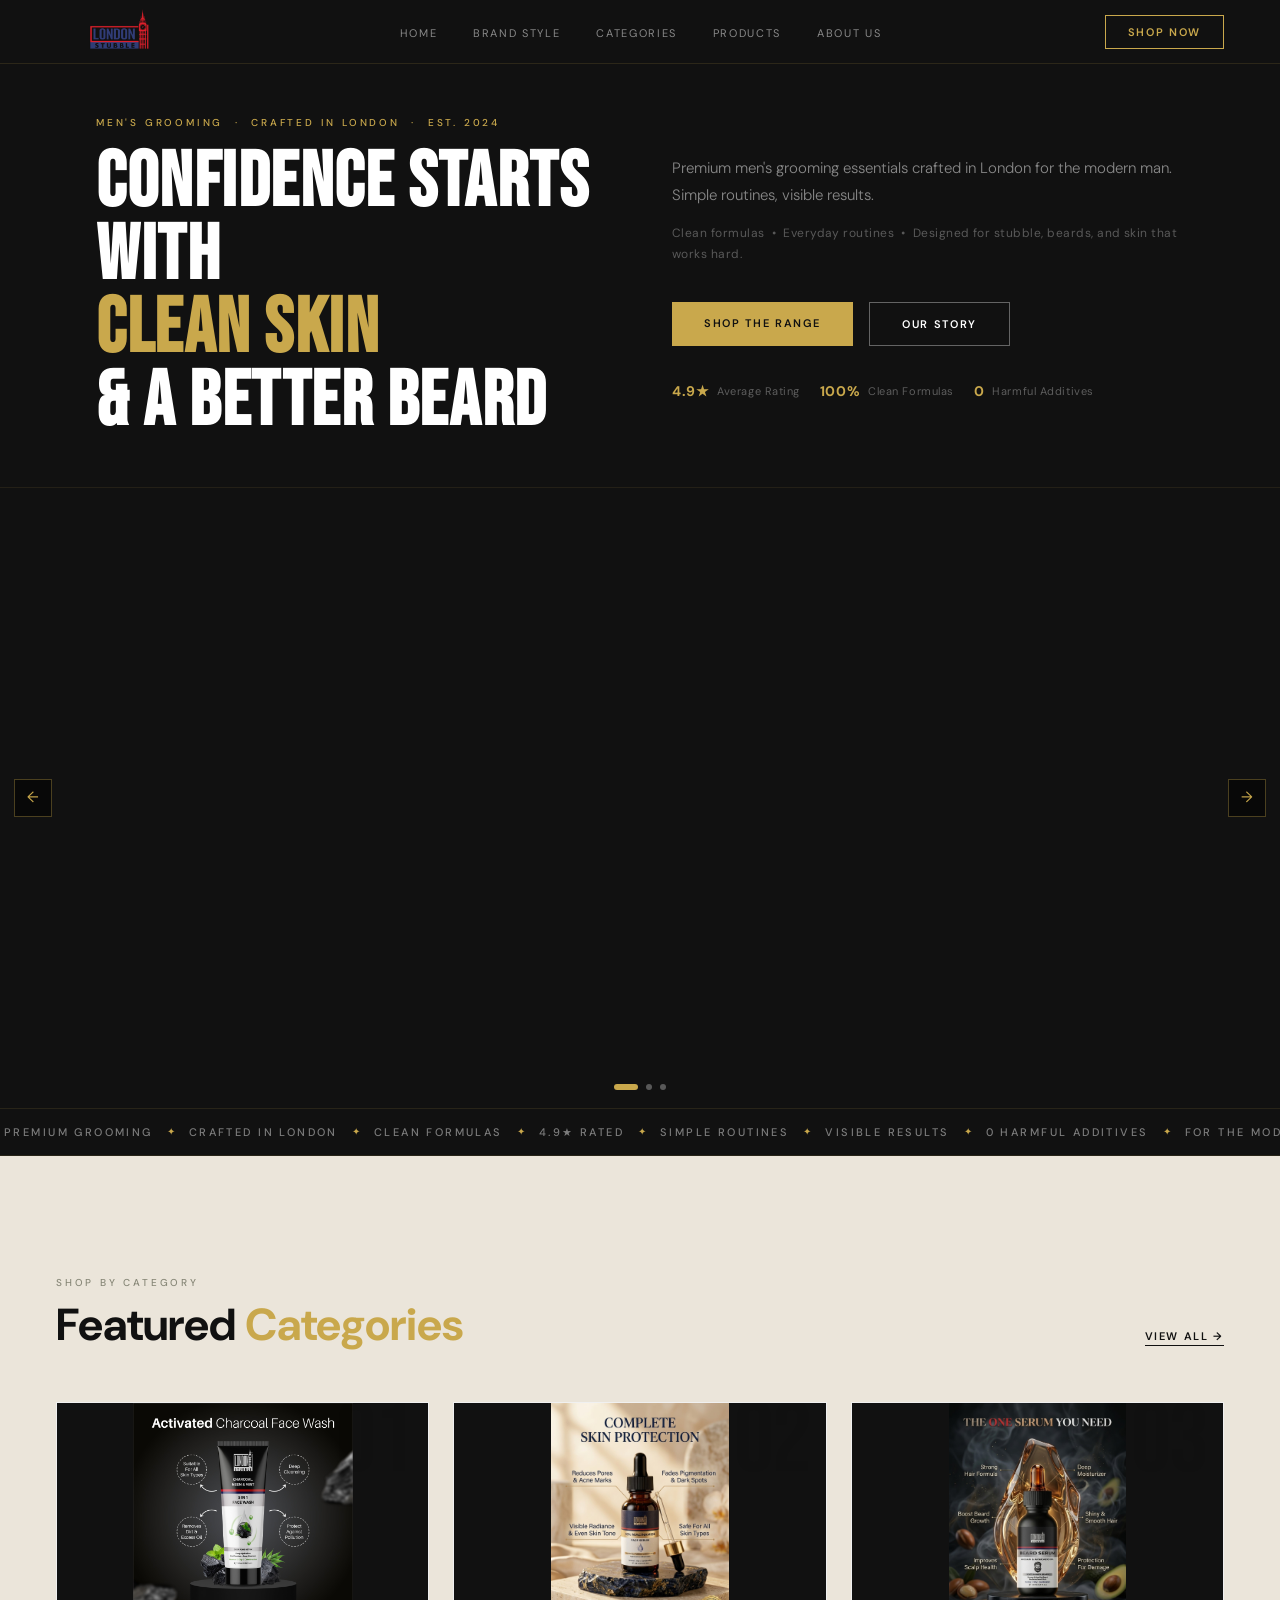
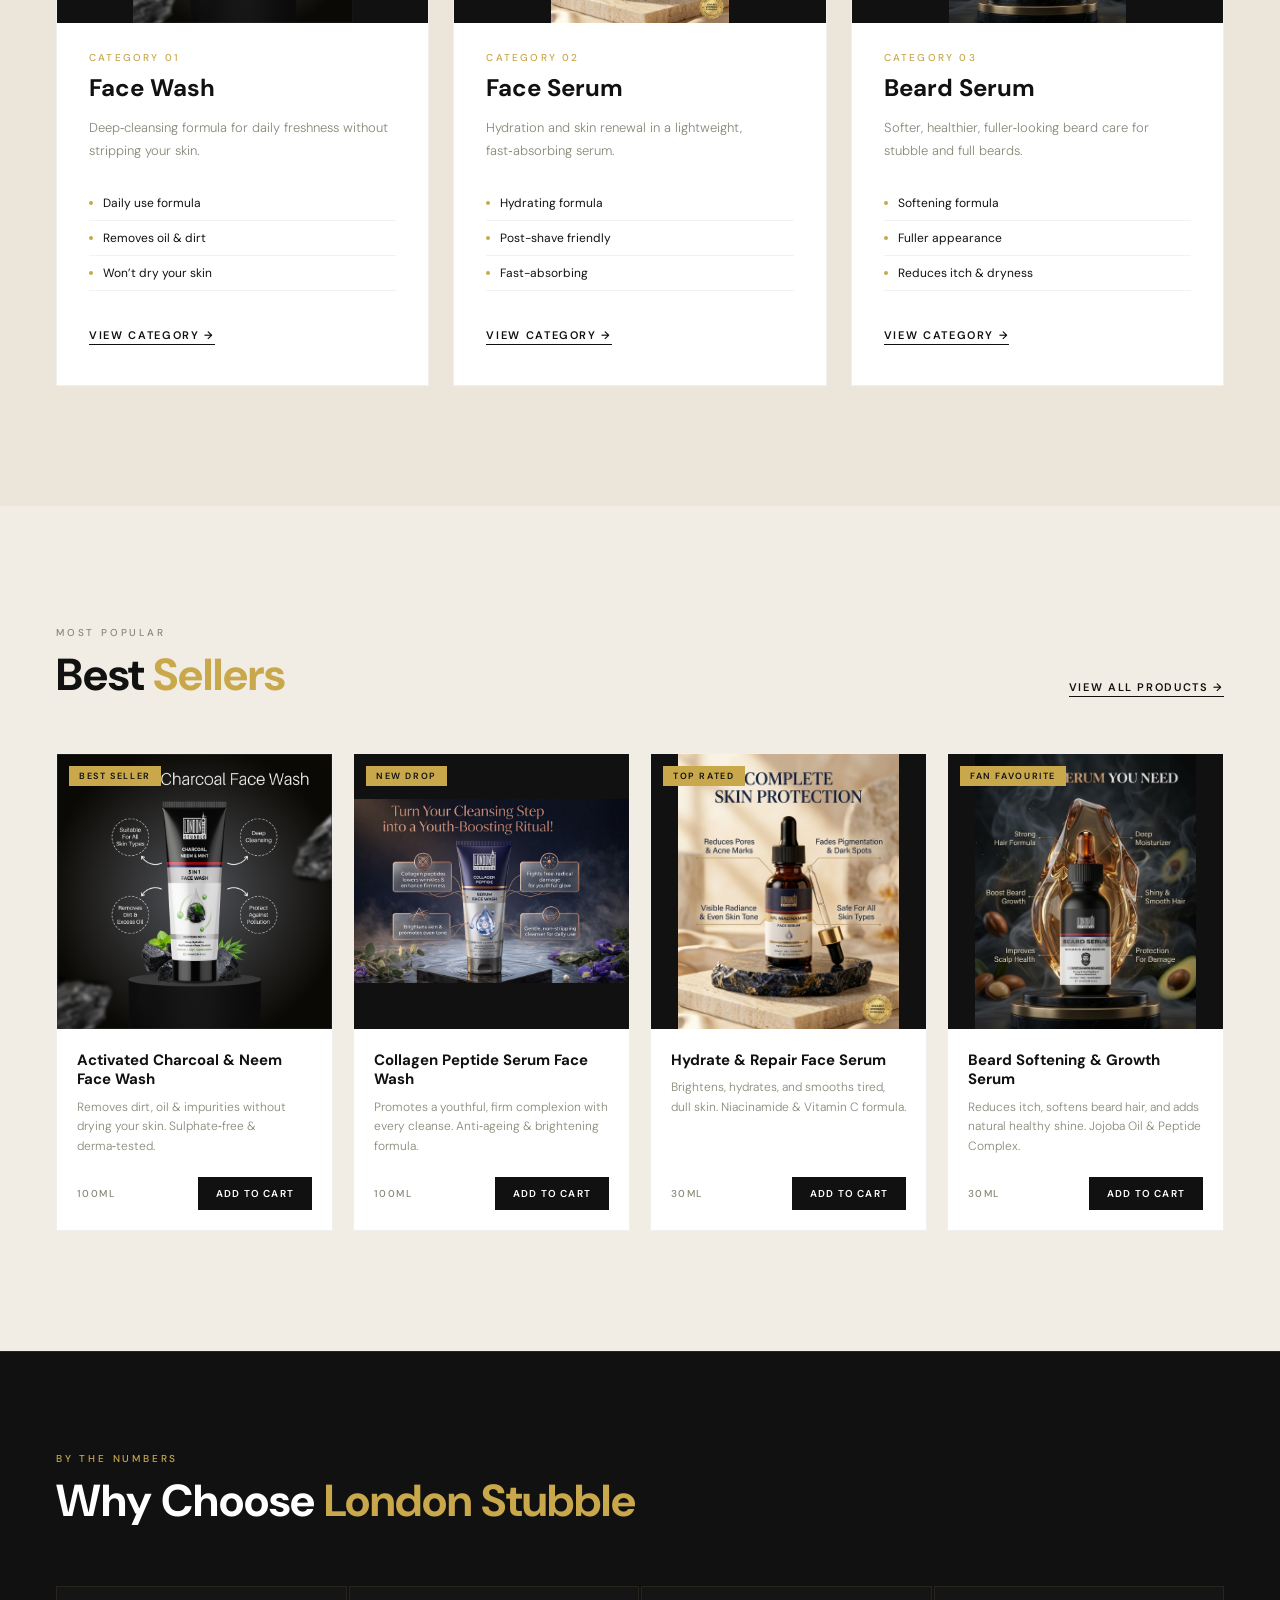
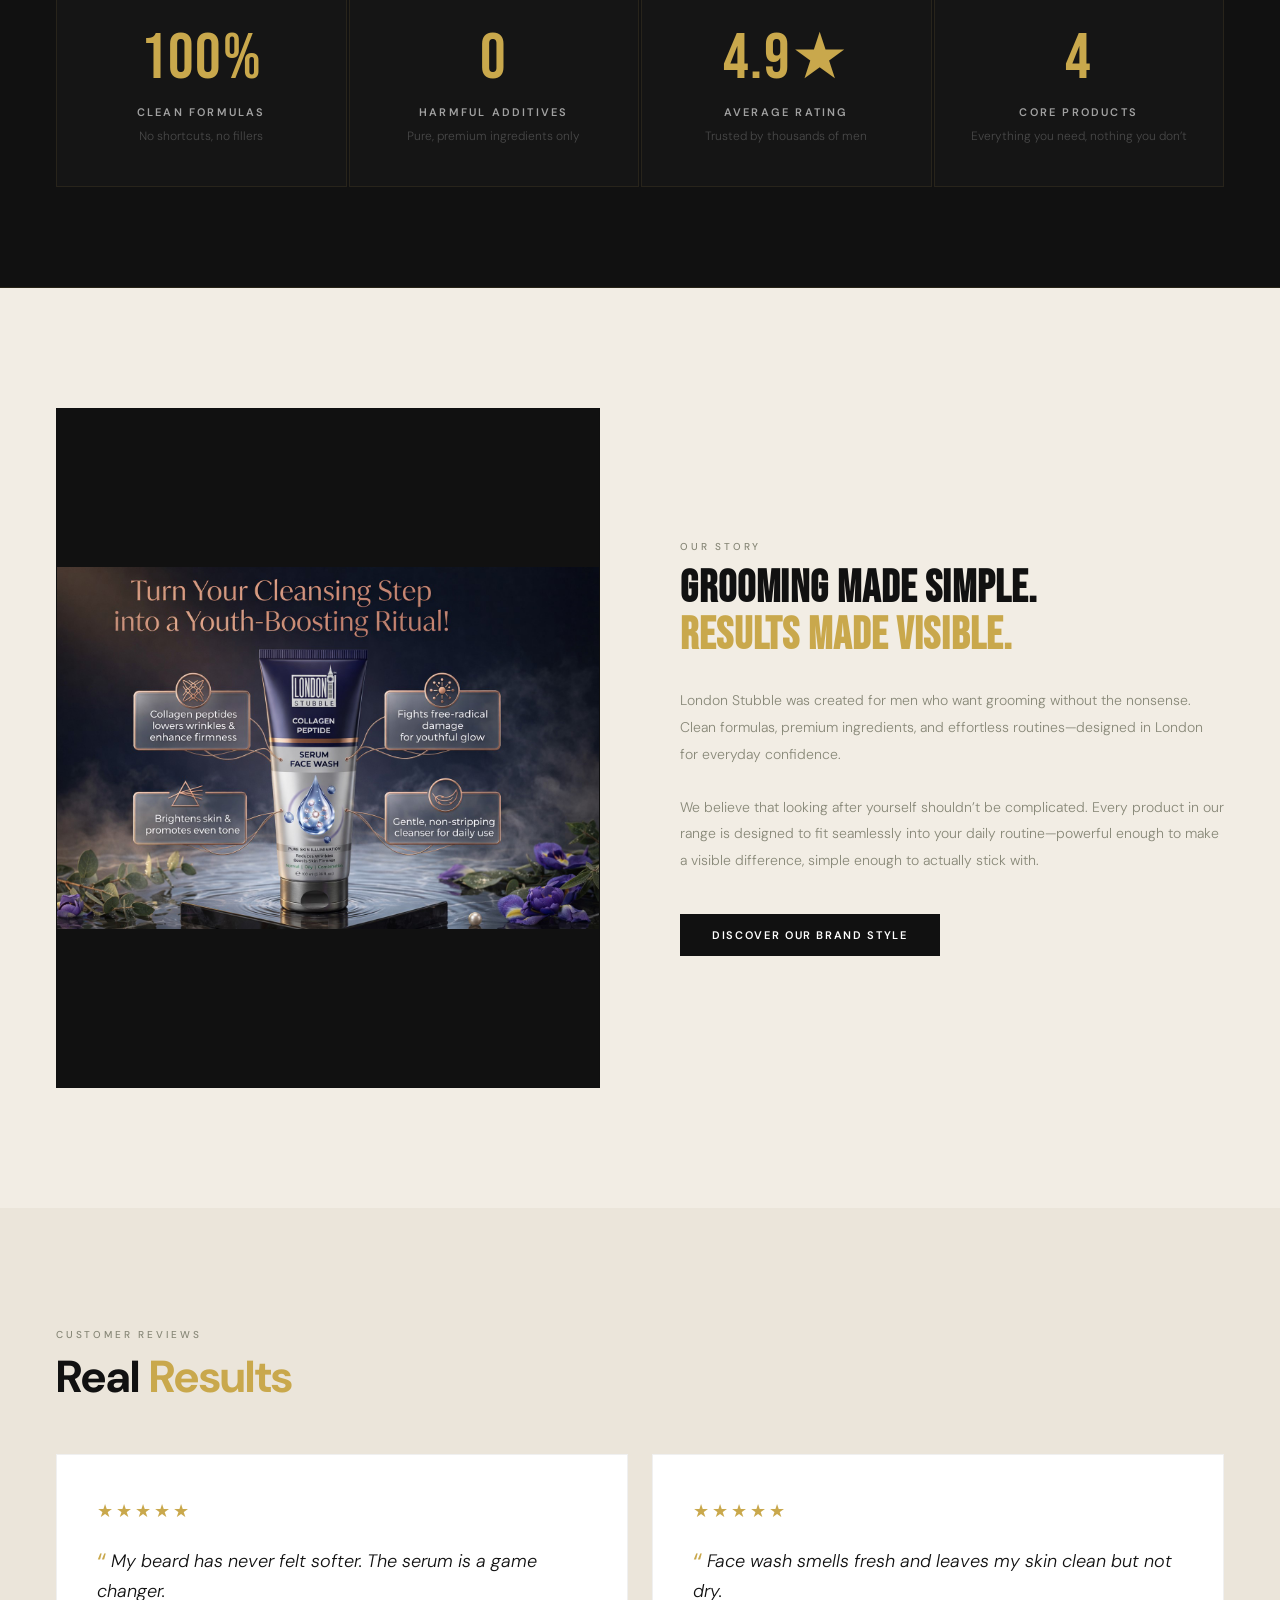
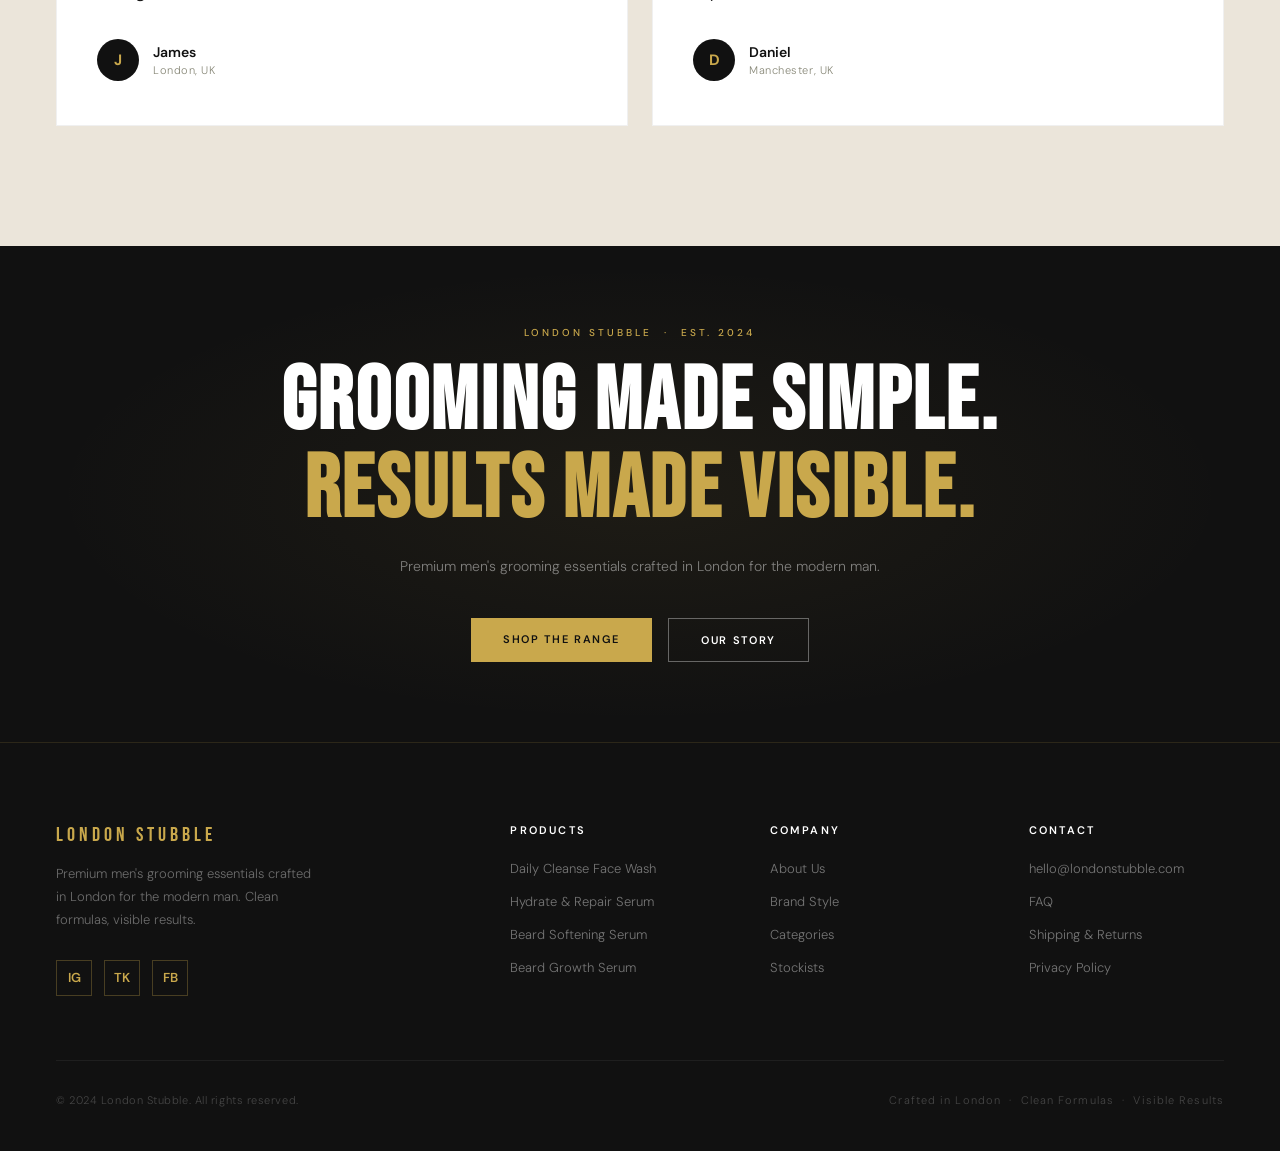
==== commit dacecd2e: "Add product images locally and fix image paths - Downloaded all 5 product images into repo (logo.png" ====
--- a/index.html
+++ b/index.html
@@ -1,4 +1,4 @@
-<!DOCTYPE html>
+﻿<!DOCTYPE html>
 <html lang="en">
 <head>
   <meta charset="UTF-8" />
@@ -885,7 +885,7 @@
 
 <!-- ==================== NAVBAR ==================== -->
 <nav id="nav">
-  <a href="index.html" class="nav-logo" style="display:flex;align-items:center;cursor:pointer;"><img src="https://vaishvipatel1507.github.io/london-stubble-website-/logo.png" alt="London Stubble" style="height:80px;width:auto;" /></a>
+  <a href="index.html" class="nav-logo" style="display:flex;align-items:center;cursor:pointer;"><img src="logo.png" alt="London Stubble" style="height:80px;width:auto;" /></a>
   <ul class="nav-links">
     <li><a href="index.html" class="active">Home</a></li>
     <li><a href="brand-style.html">Brand Style</a></li>
@@ -1008,7 +1008,7 @@
       <!-- Category 01 — Face Wash -->
       <div class="cat-card au">
         <div class="cat-card-img">
-          <img src="https://vaishvipatel1507.github.io/london-stubble-website-/Image1.jpeg" alt="Face Wash" />
+          <img src="Image1.jpeg" alt="Face Wash" />
         </div>
         <span class="cat-num">01</span>
         <span class="cat-label">Category 01</span>
@@ -1025,7 +1025,7 @@
       <!-- Category 02 — Face Serum -->
       <div class="cat-card au">
         <div class="cat-card-img">
-          <img src="https://vaishvipatel1507.github.io/london-stubble-website-/Image4.jpg" alt="Face Serum" />
+          <img src="Image4.jpg" alt="Face Serum" />
         </div>
         <span class="cat-num">02</span>
         <span class="cat-label">Category 02</span>
@@ -1042,7 +1042,7 @@
       <!-- Category 03 — Beard Serum -->
       <div class="cat-card au">
         <div class="cat-card-img">
-          <img src="https://vaishvipatel1507.github.io/london-stubble-website-/Image3.jpg" alt="Beard Serum" />
+          <img src="Image3.jpg" alt="Beard Serum" />
         </div>
         <span class="cat-num">03</span>
         <span class="cat-label">Category 03</span>
@@ -1075,7 +1075,7 @@
       <!-- Product 1: Activated Charcoal & Neem Face Wash -->
       <div class="pcard au">
         <div class="pcard-img">
-          <img src="https://vaishvipatel1507.github.io/london-stubble-website-/Image1.jpeg" alt="Activated Charcoal & Neem Face Wash" style="width:100%;height:100%;object-fit:contain;display:block;" />
+          <img src="Image1.jpeg" alt="Activated Charcoal & Neem Face Wash" style="width:100%;height:100%;object-fit:contain;display:block;" />
           <span class="pcard-badge">Best Seller</span>
         </div>
         <div class="pcard-body">
@@ -1091,7 +1091,7 @@
       <!-- Product 2: Collagen Peptide Serum Face Wash -->
       <div class="pcard au">
         <div class="pcard-img">
-          <img src="https://vaishvipatel1507.github.io/london-stubble-website-/Image2.jpg" alt="Collagen Peptide Serum Face Wash" style="width:100%;height:100%;object-fit:contain;display:block;" />
+          <img src="Image2.jpg" alt="Collagen Peptide Serum Face Wash" style="width:100%;height:100%;object-fit:contain;display:block;" />
           <span class="pcard-badge">New Drop</span>
         </div>
         <div class="pcard-body">
@@ -1107,7 +1107,7 @@
       <!-- Product 3: Hydrate & Repair Face Serum -->
       <div class="pcard au">
         <div class="pcard-img">
-          <img src="https://vaishvipatel1507.github.io/london-stubble-website-/Image4.jpg" alt="Hydrate & Repair Face Serum" style="width:100%;height:100%;object-fit:contain;display:block;" />
+          <img src="Image4.jpg" alt="Hydrate & Repair Face Serum" style="width:100%;height:100%;object-fit:contain;display:block;" />
           <span class="pcard-badge">Top Rated</span>
         </div>
         <div class="pcard-body">
@@ -1123,7 +1123,7 @@
       <!-- Product 4: Beard Softening & Growth Serum -->
       <div class="pcard au">
         <div class="pcard-img">
-          <img src="https://vaishvipatel1507.github.io/london-stubble-website-/Image3.jpg" alt="Beard Softening & Growth Serum" style="width:100%;height:100%;object-fit:contain;display:block;" />
+          <img src="Image3.jpg" alt="Beard Softening & Growth Serum" style="width:100%;height:100%;object-fit:contain;display:block;" />
           <span class="pcard-badge">Fan Favourite</span>
         </div>
         <div class="pcard-body">
@@ -1176,7 +1176,7 @@
 <section class="brand-section" id="brand">
   <div class="brand-inner">
     <div class="brand-visual al">
-      <img src="https://vaishvipatel1507.github.io/london-stubble-website-/Image2.jpg" alt="London Stubble Brand" style="width:100%;height:100%;object-fit:contain;display:block;border-radius:4px;" />
+      <img src="Image2.jpg" alt="London Stubble Brand" style="width:100%;height:100%;object-fit:contain;display:block;border-radius:4px;" />
     </div>
     <div class="brand-content ar">
       <span class="eyebrow">Our Story</span>
@@ -1406,3 +1406,4 @@
 
 </body>
 </html>
+
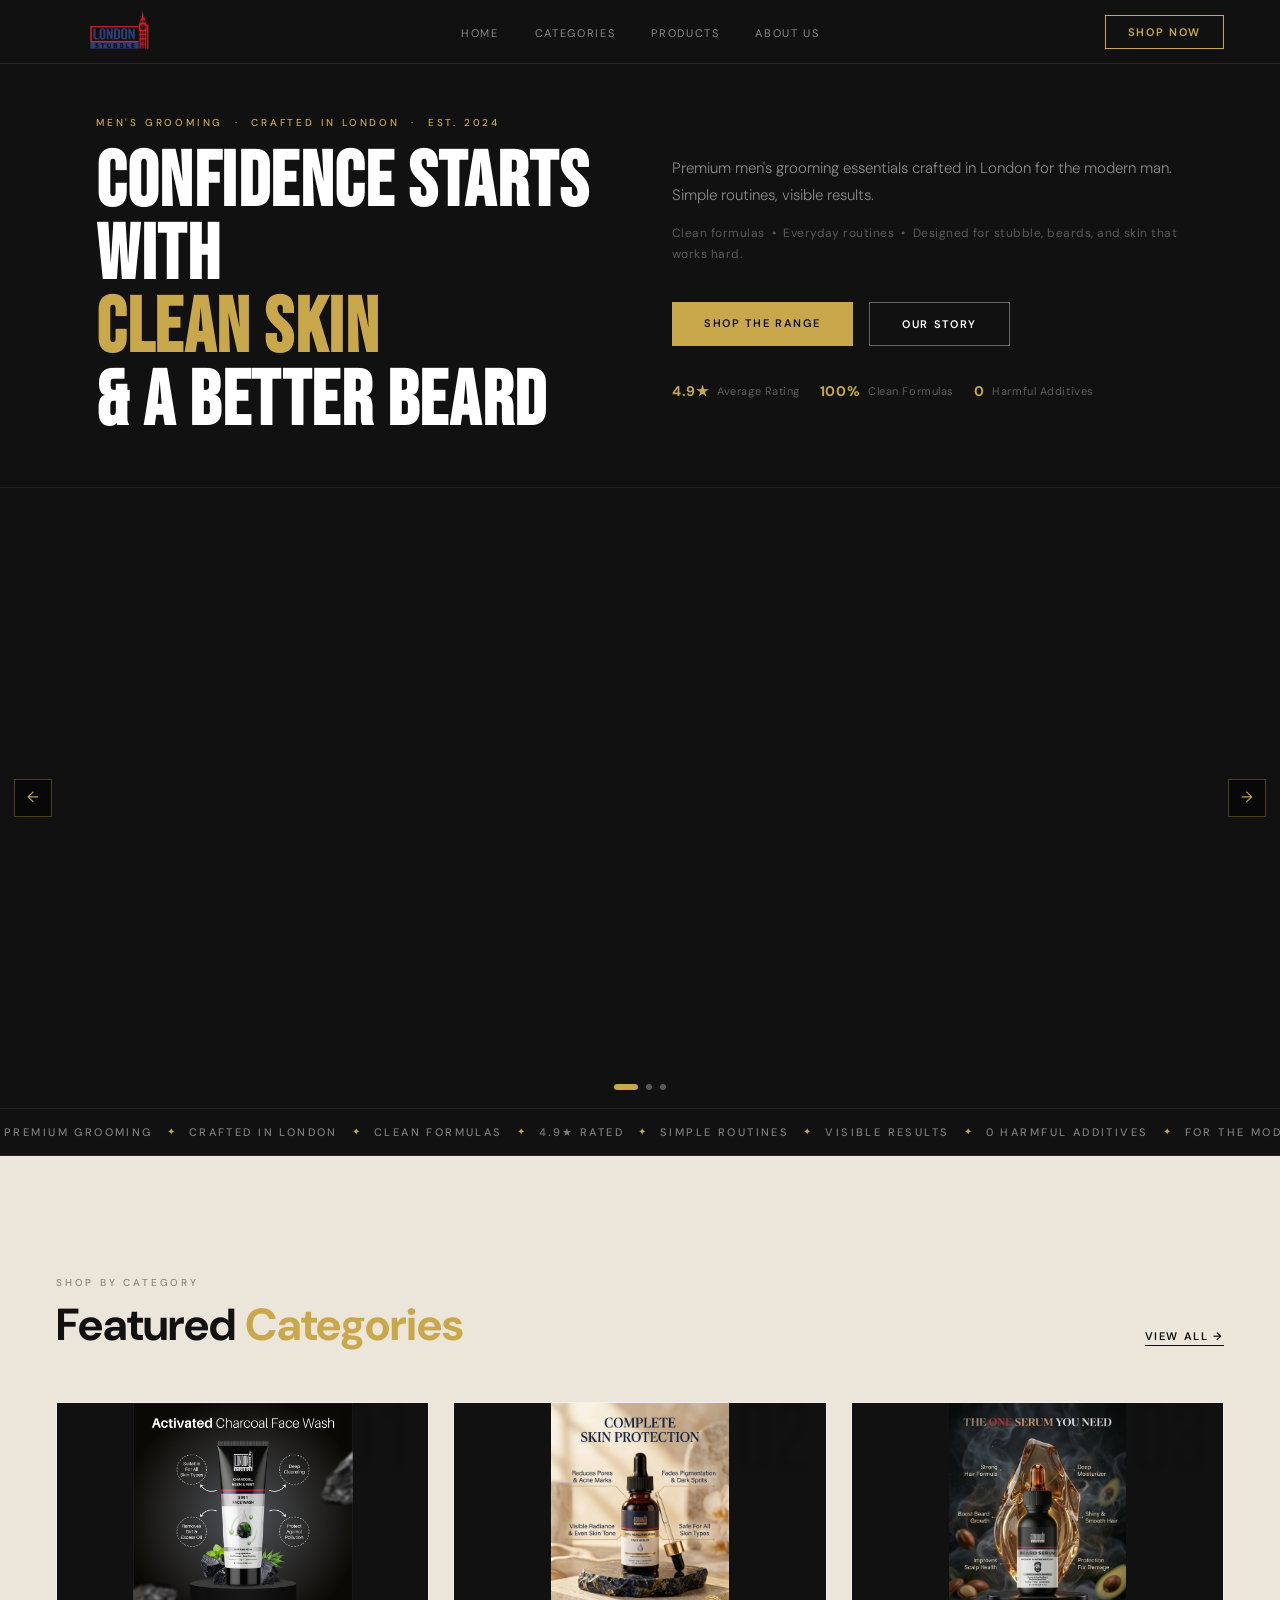
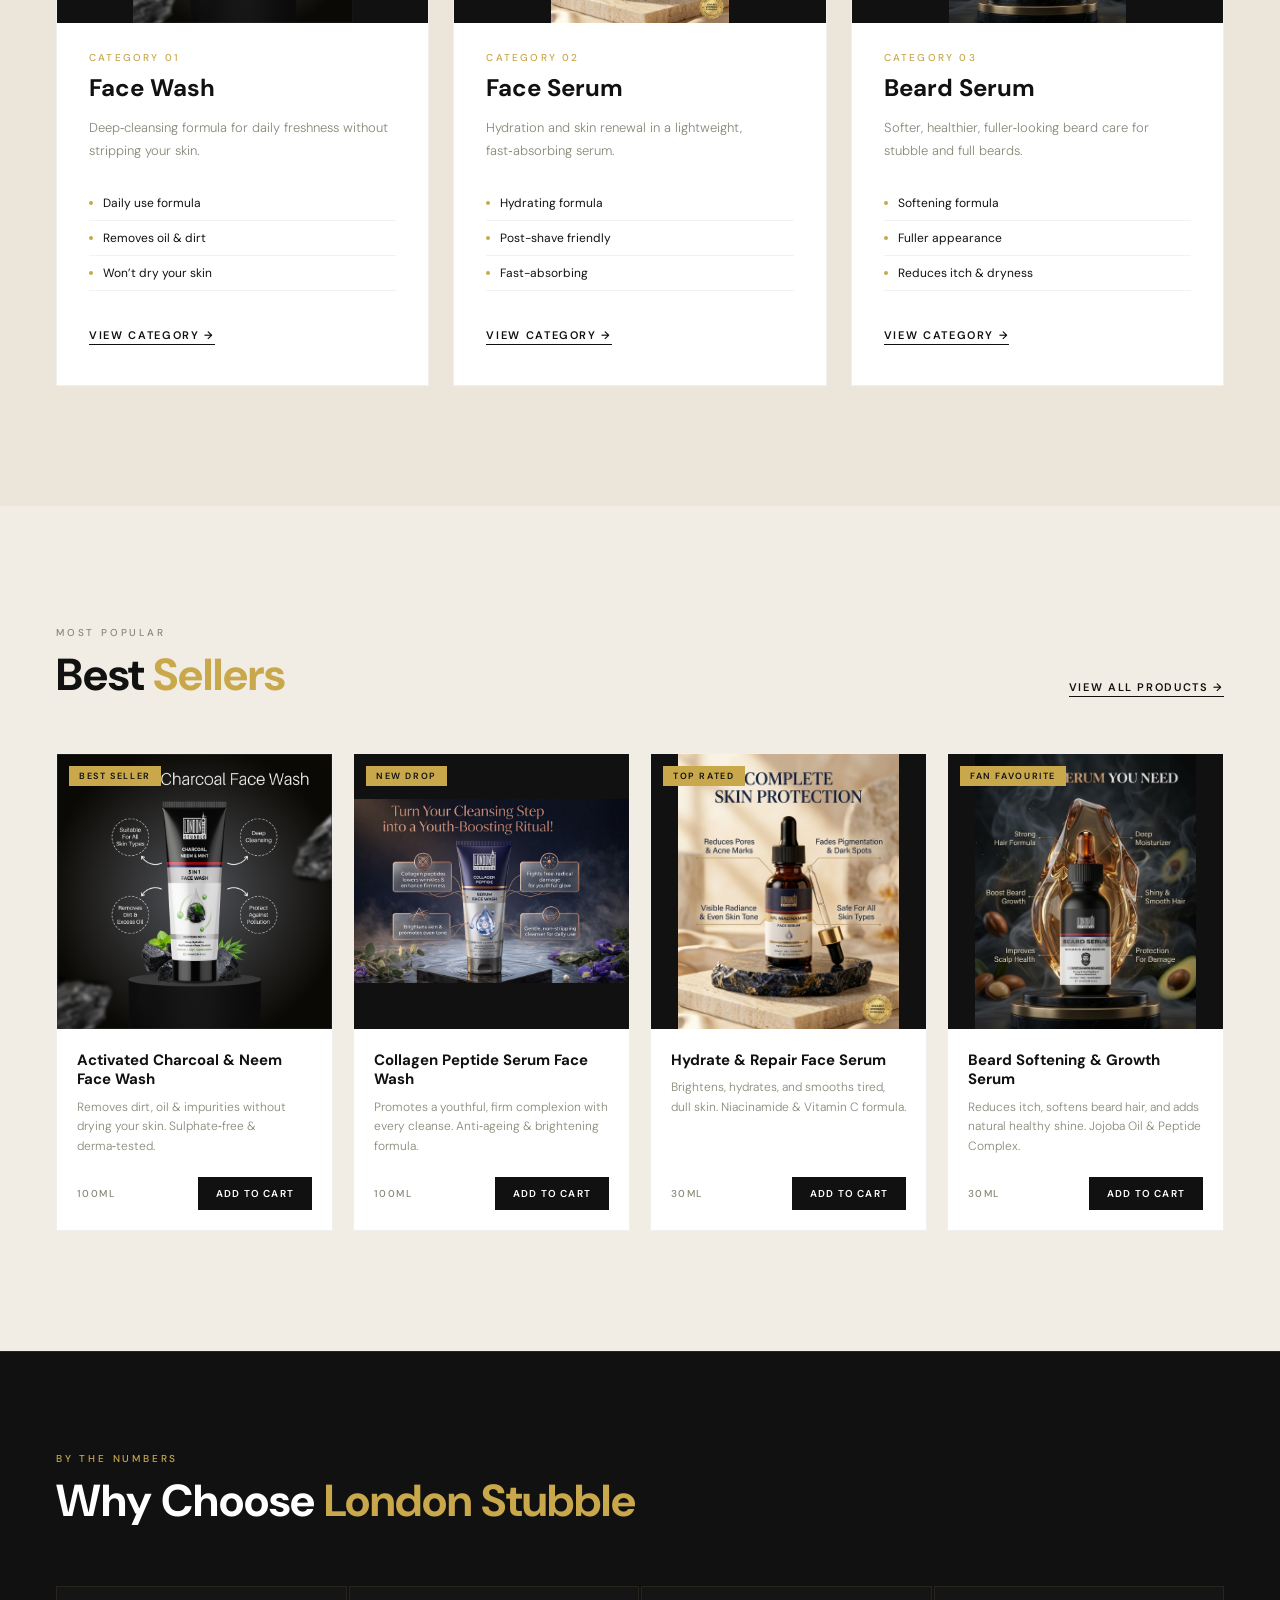
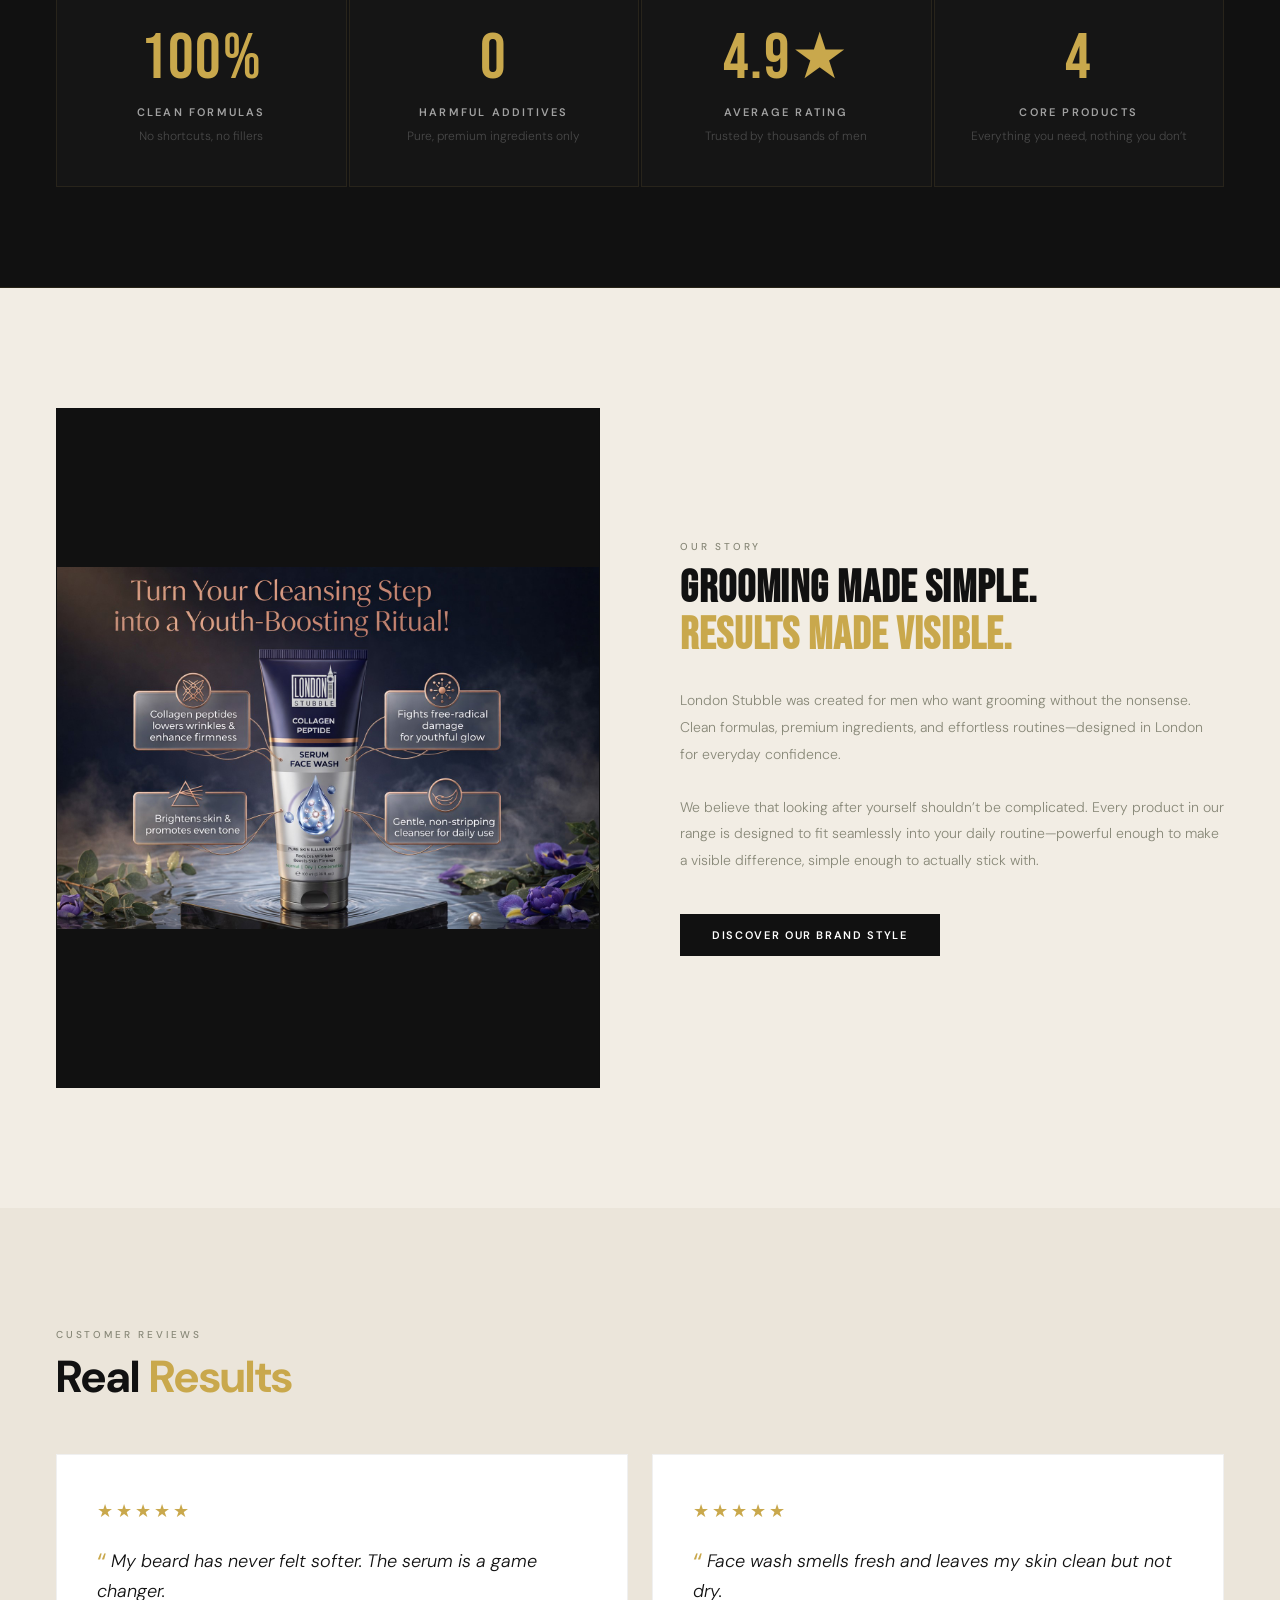
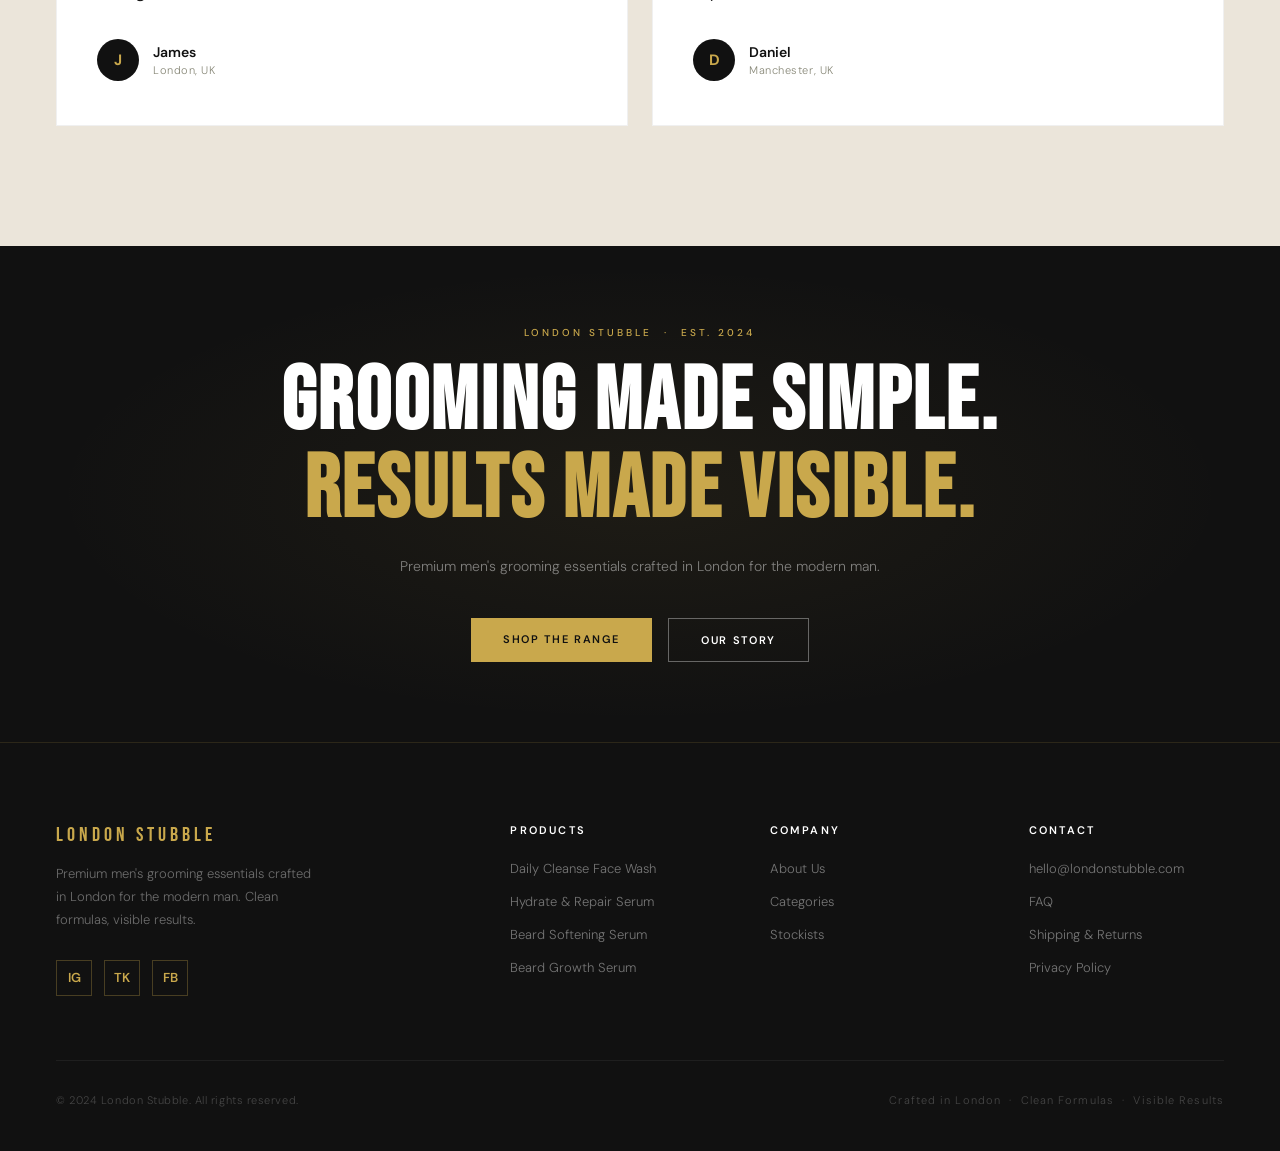
==== commit 713e3b85: "Hide Brand Style page from customer-facing navigation Removed Brand Style links from navbar, mobile " ====
--- a/index.html
+++ b/index.html
@@ -888,7 +888,6 @@
   <a href="index.html" class="nav-logo" style="display:flex;align-items:center;cursor:pointer;"><img src="logo.png" alt="London Stubble" style="height:80px;width:auto;" /></a>
   <ul class="nav-links">
     <li><a href="index.html" class="active">Home</a></li>
-    <li><a href="brand-style.html">Brand Style</a></li>
     <li><a href="categories.html">Categories</a></li>
     <li><a href="products.html">Products</a></li>
     <li><a href="about-us.html">About Us</a></li>
@@ -902,7 +901,6 @@
 <!-- Mobile Navigation -->
 <div class="mob-nav" id="mob">
   <a href="index.html"       onclick="closeMob()">Home</a>
-  <a href="brand-style.html" onclick="closeMob()">Brand Style</a>
   <a href="categories.html"  onclick="closeMob()">Categories</a>
   <a href="products.html"    onclick="closeMob()">Products</a>
   <a href="about-us.html"    onclick="closeMob()">About Us</a>
@@ -1281,7 +1279,6 @@
       <div class="ft-col-h">Company</div>
       <ul>
         <li><a href="about-us.html">About Us</a></li>
-        <li><a href="brand-style.html">Brand Style</a></li>
         <li><a href="categories.html">Categories</a></li>
         <li><a href="#">Stockists</a></li>
       </ul>
@@ -1407,3 +1404,4 @@
 </body>
 </html>
 
+
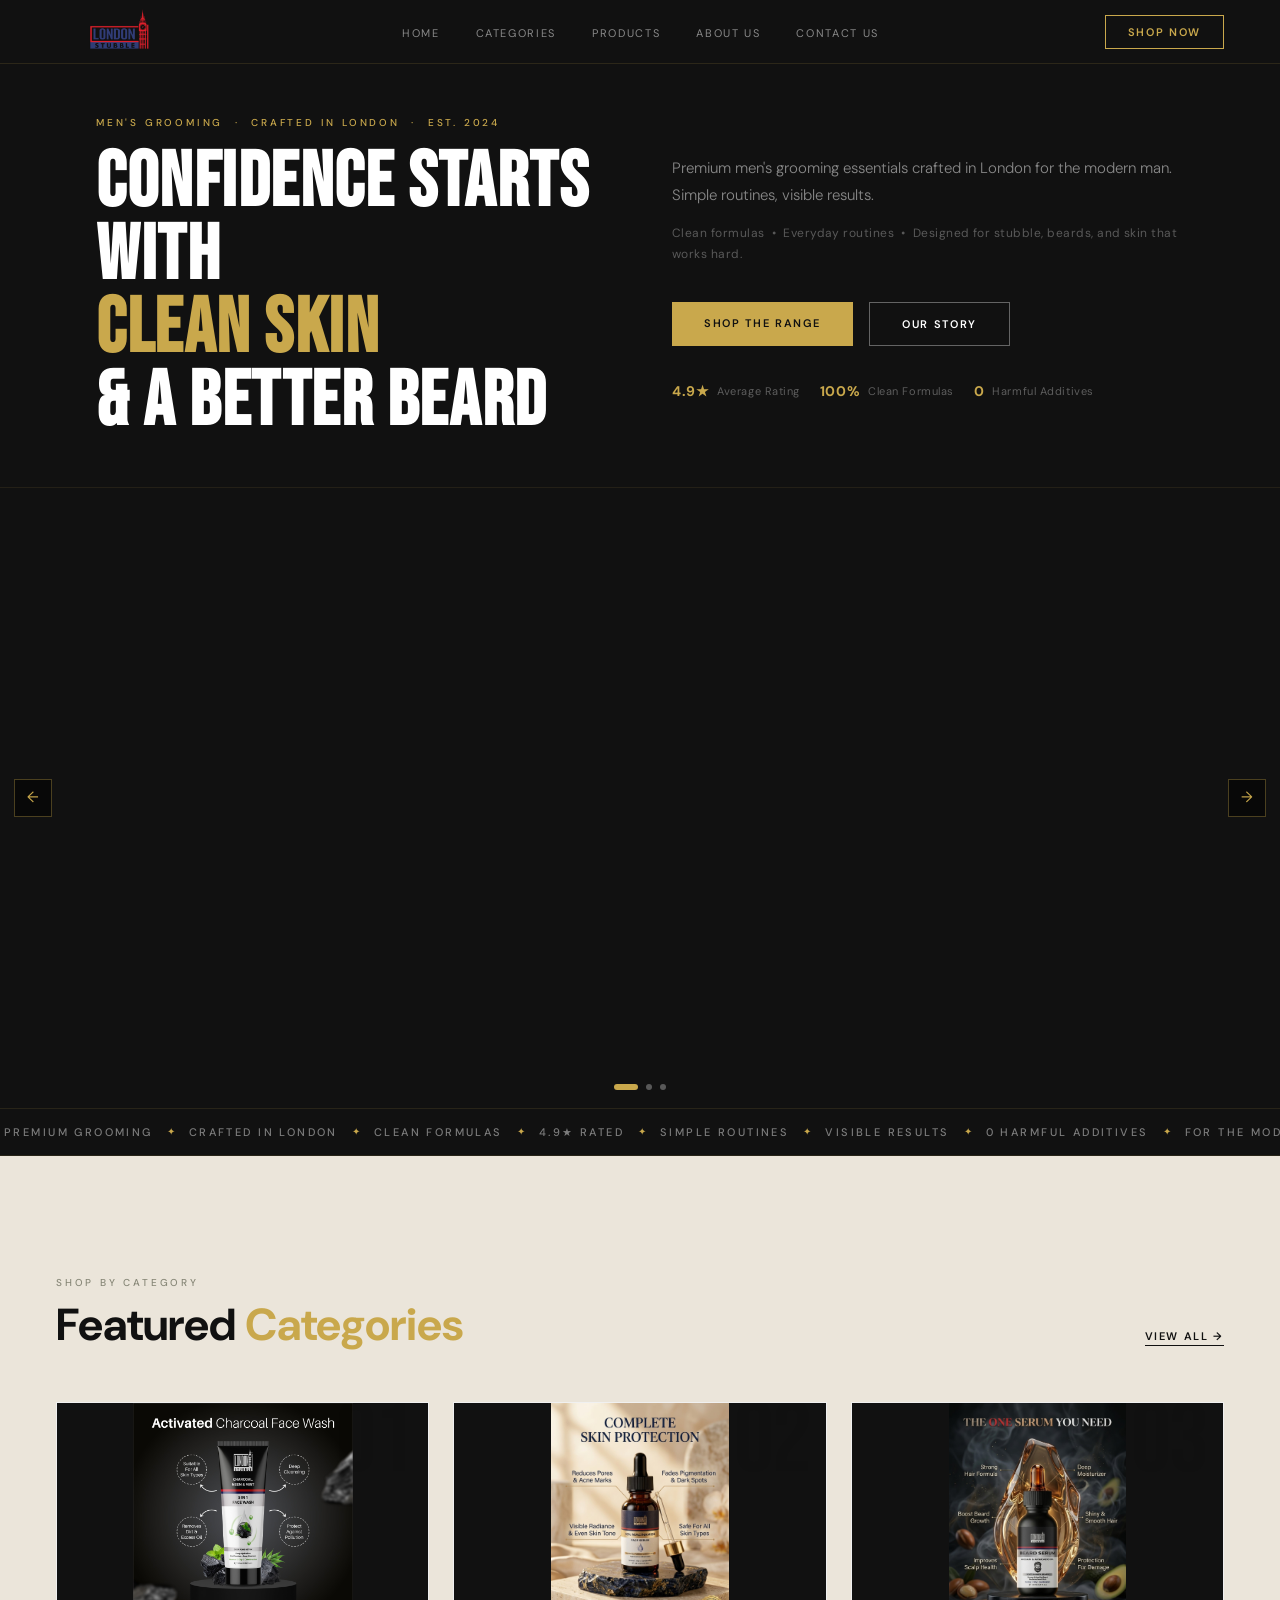
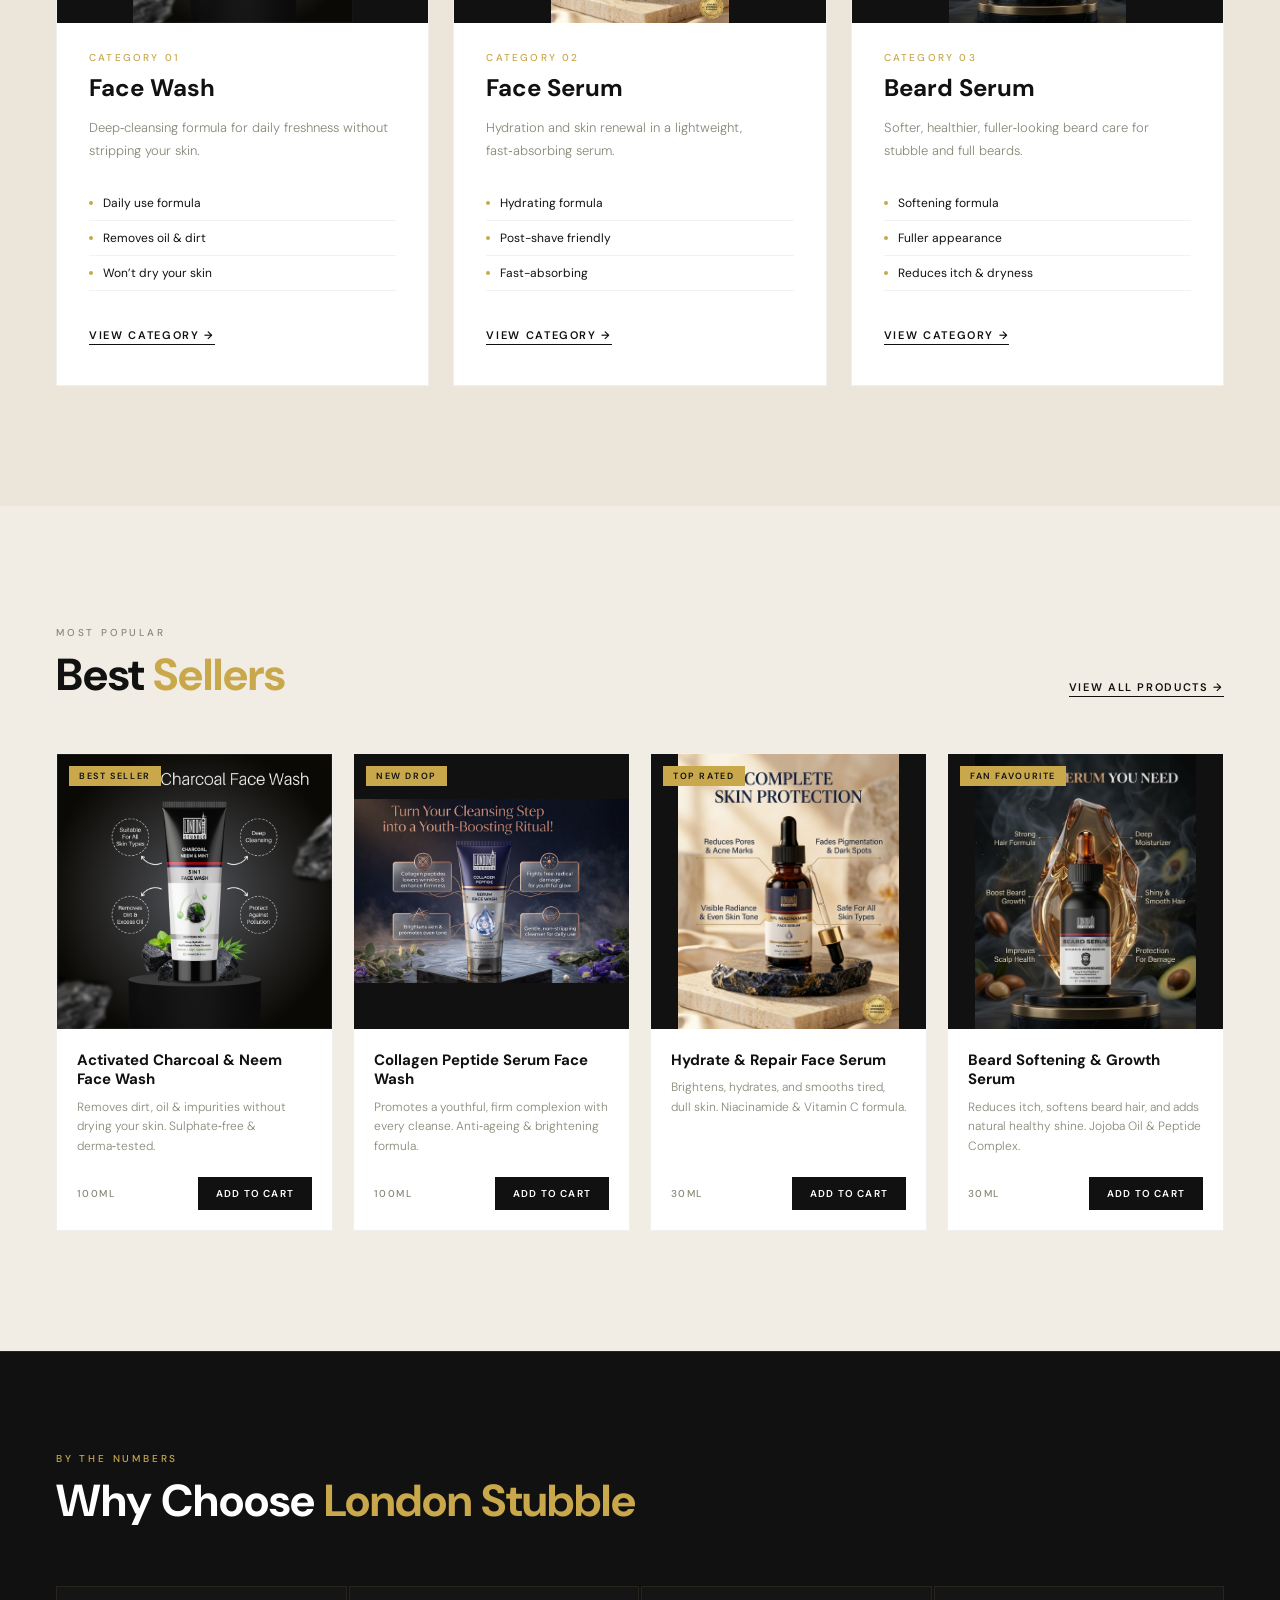
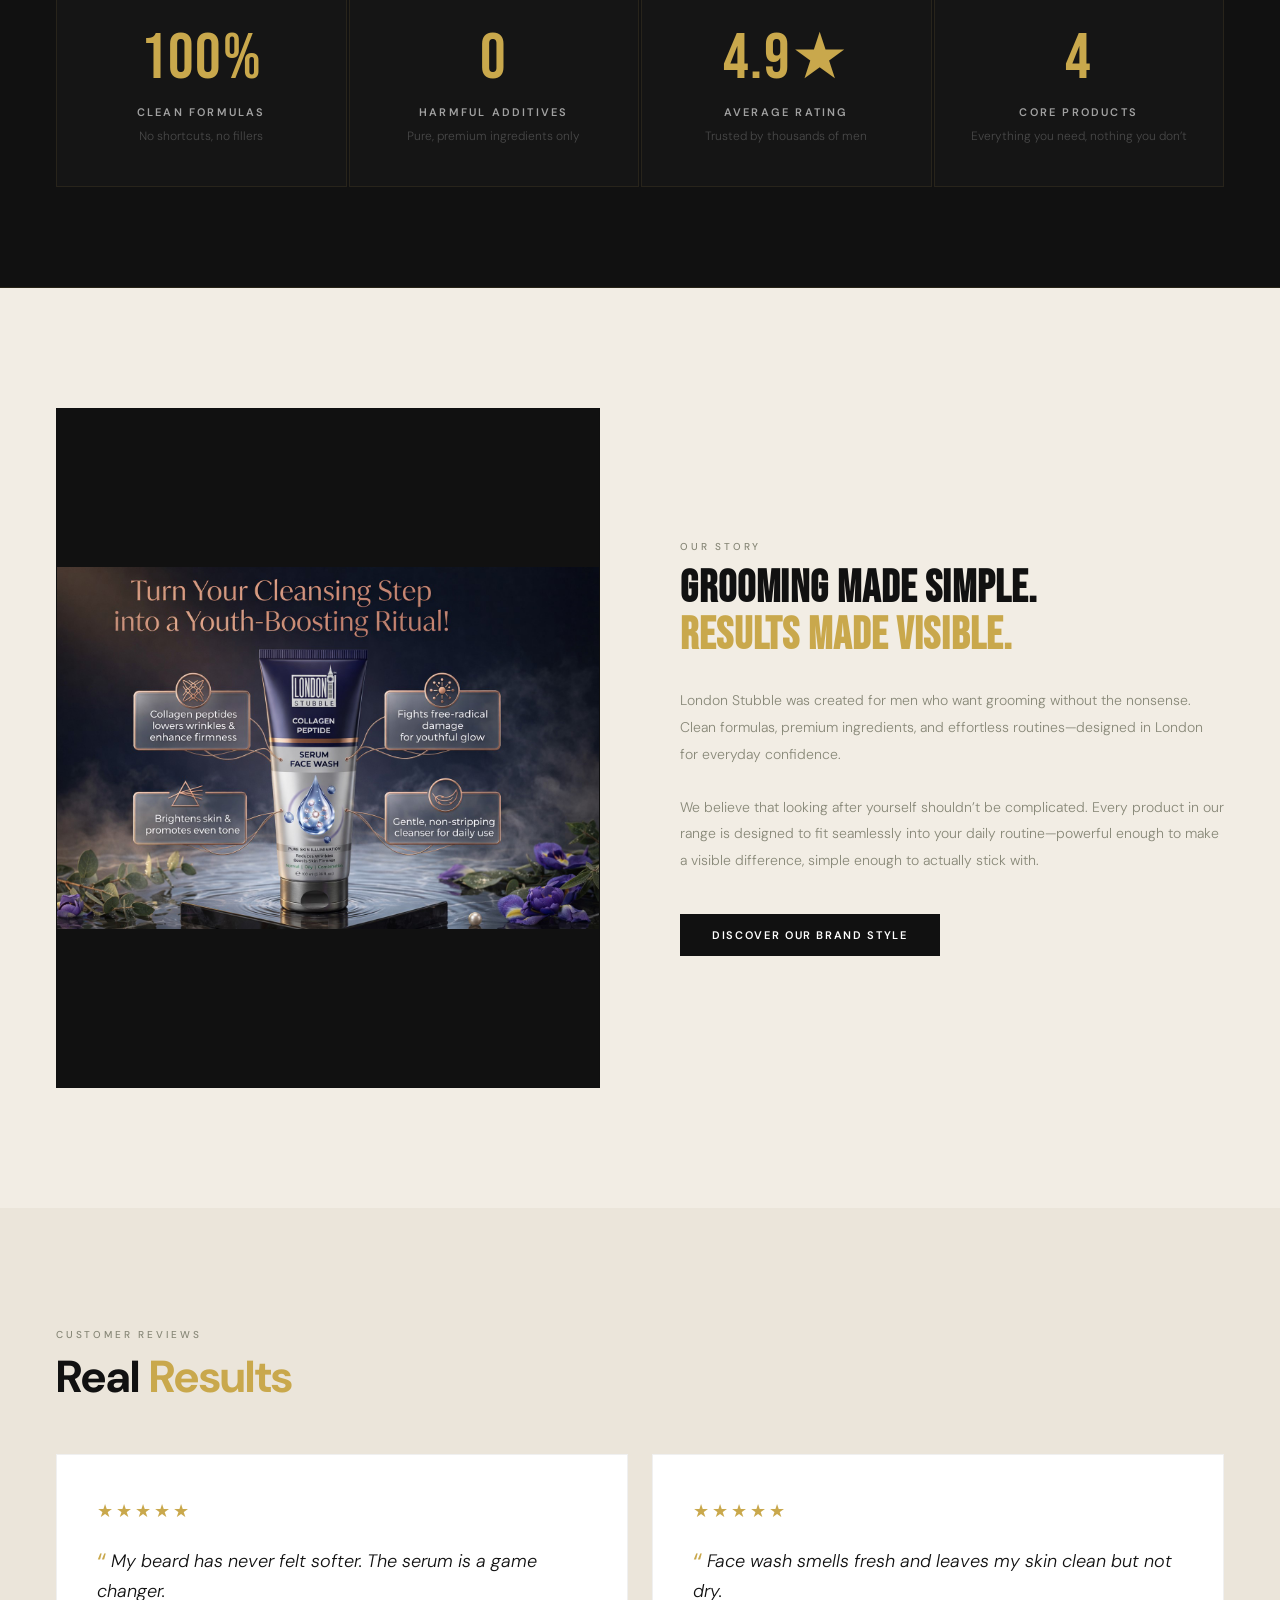
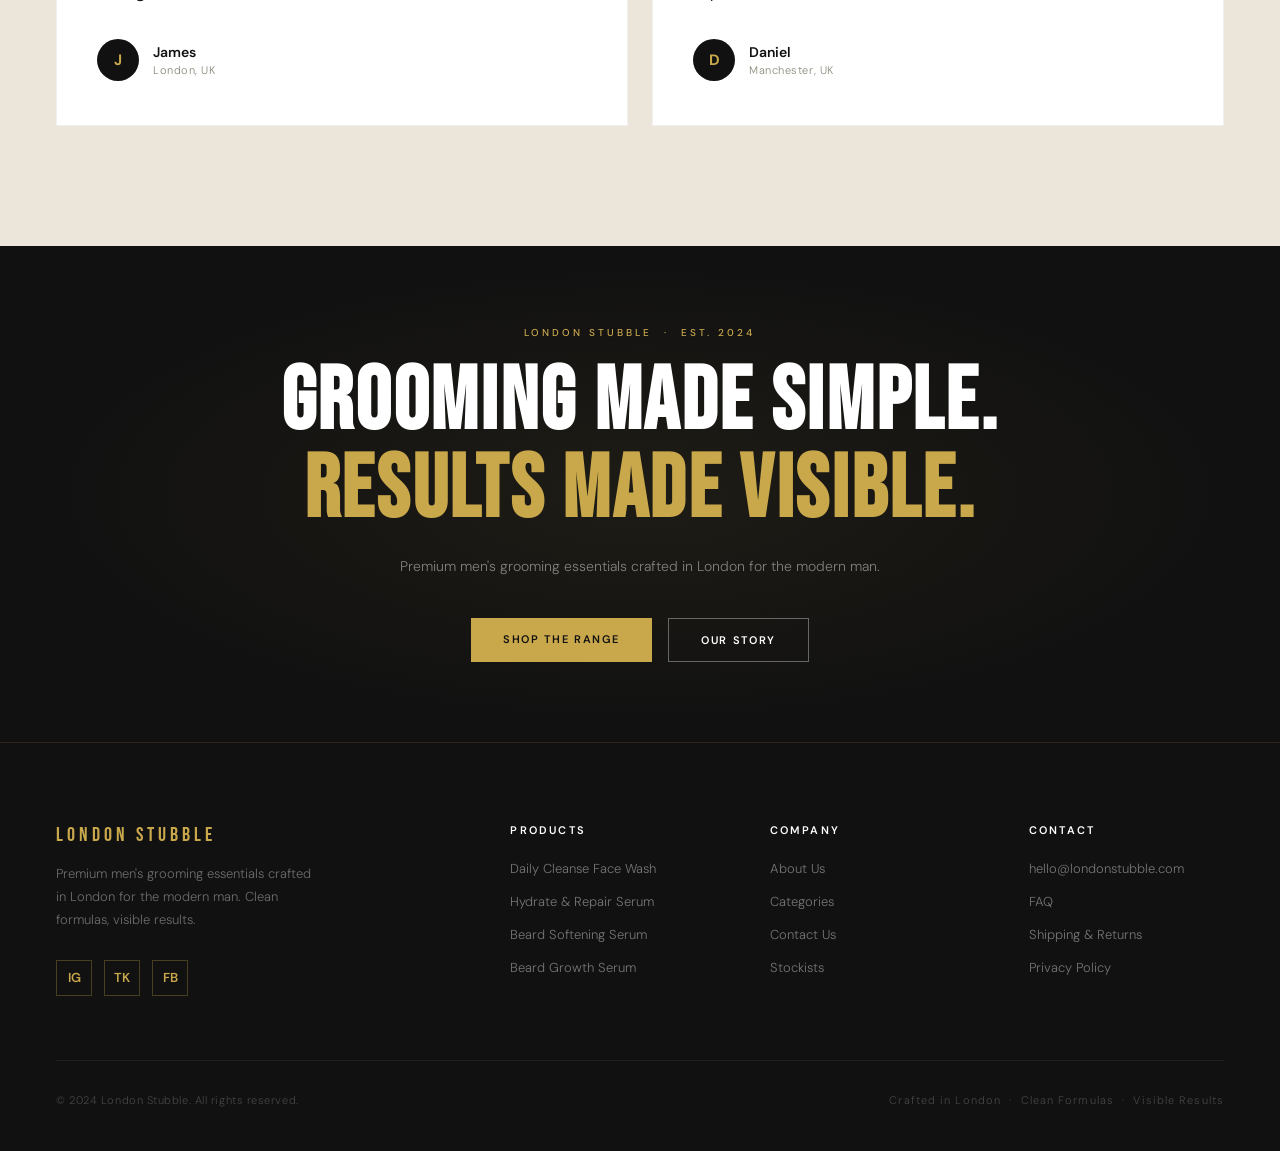
==== commit 53ba1b4a: "Add Contact Us page and link it across all pages - New contact.html with full page layout: info pane" ====
--- a/index.html
+++ b/index.html
@@ -891,6 +891,7 @@
     <li><a href="categories.html">Categories</a></li>
     <li><a href="products.html">Products</a></li>
     <li><a href="about-us.html">About Us</a></li>
+    <li><a href="contact.html">Contact Us</a></li>
   </ul>
   <a href="products.html" class="nav-cta">Shop Now</a>
   <button class="hamburger" id="ham" aria-label="Open menu">
@@ -904,6 +905,7 @@
   <a href="categories.html"  onclick="closeMob()">Categories</a>
   <a href="products.html"    onclick="closeMob()">Products</a>
   <a href="about-us.html"    onclick="closeMob()">About Us</a>
+  <a href="contact.html"     onclick="closeMob()">Contact Us</a>
 </div>
 
 <!-- ==================== HERO ==================== -->
@@ -1280,6 +1282,7 @@
       <ul>
         <li><a href="about-us.html">About Us</a></li>
         <li><a href="categories.html">Categories</a></li>
+        <li><a href="contact.html">Contact Us</a></li>
         <li><a href="#">Stockists</a></li>
       </ul>
     </div>
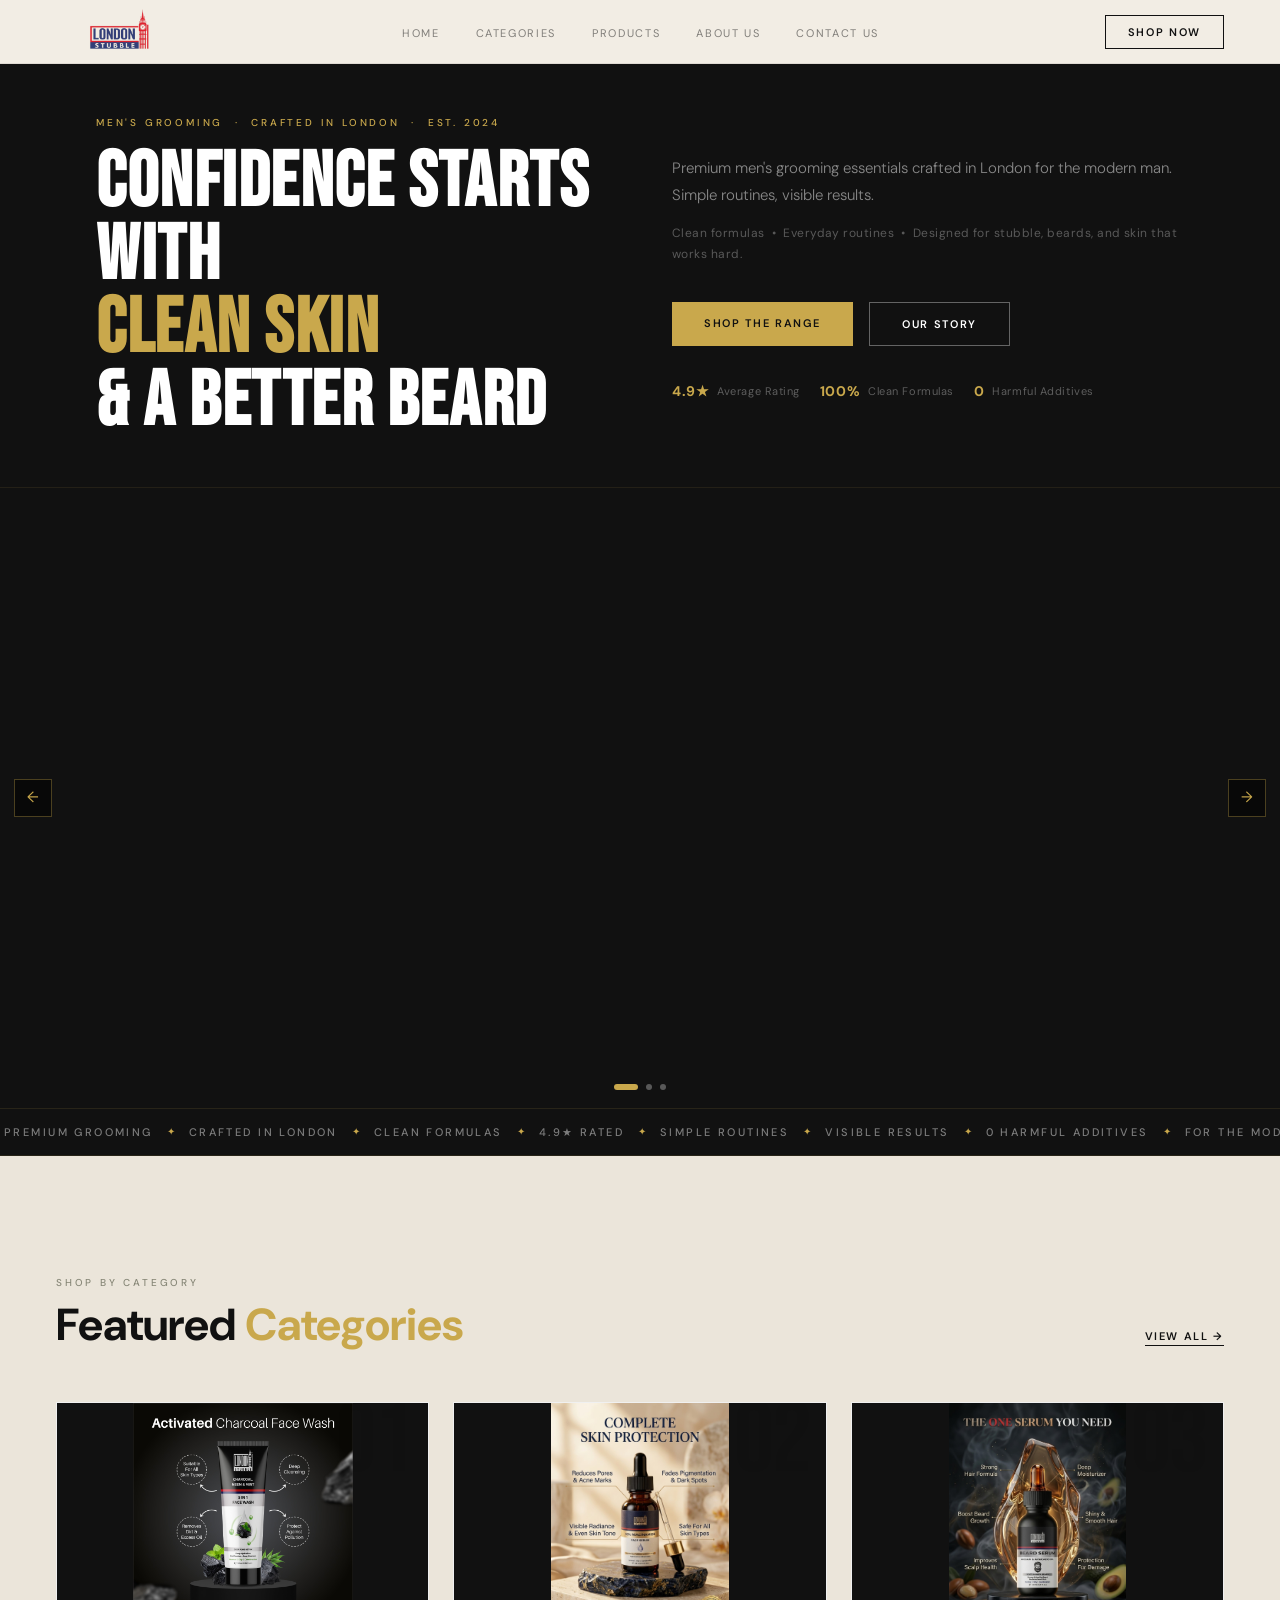
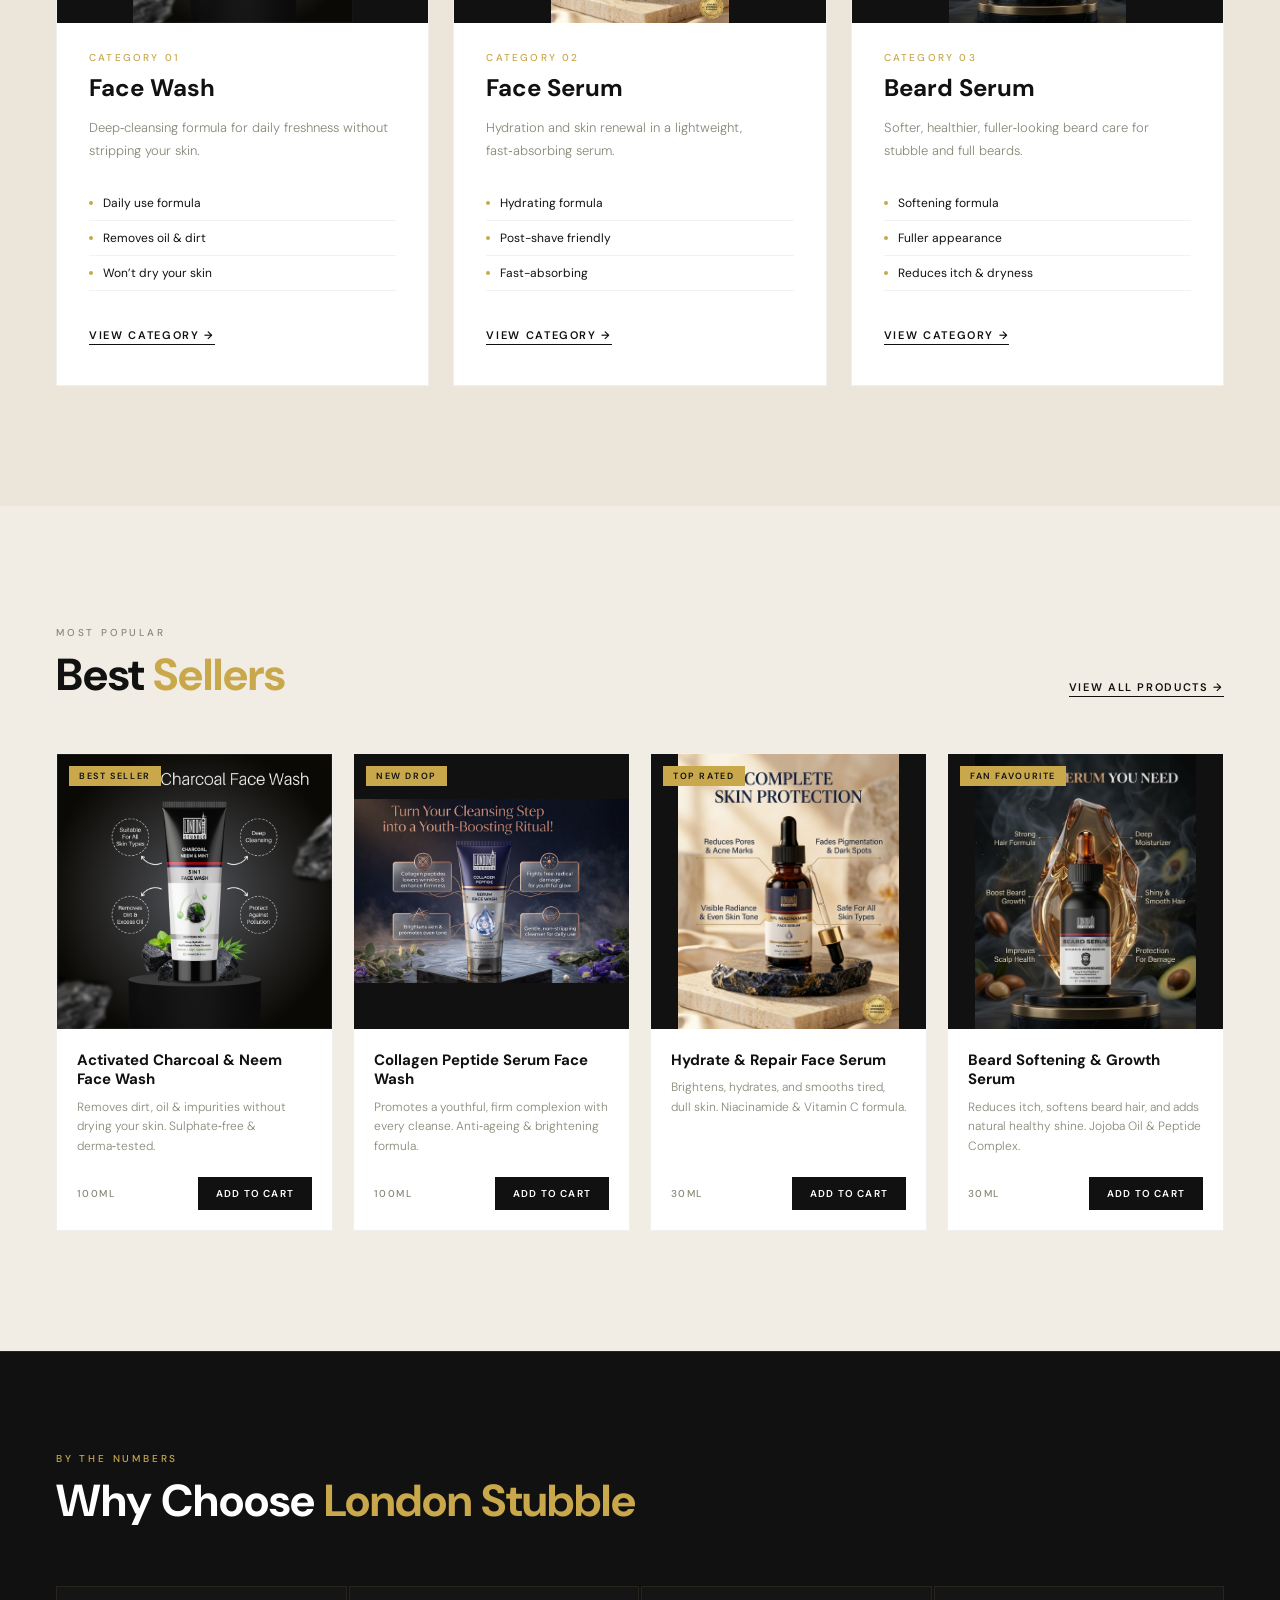
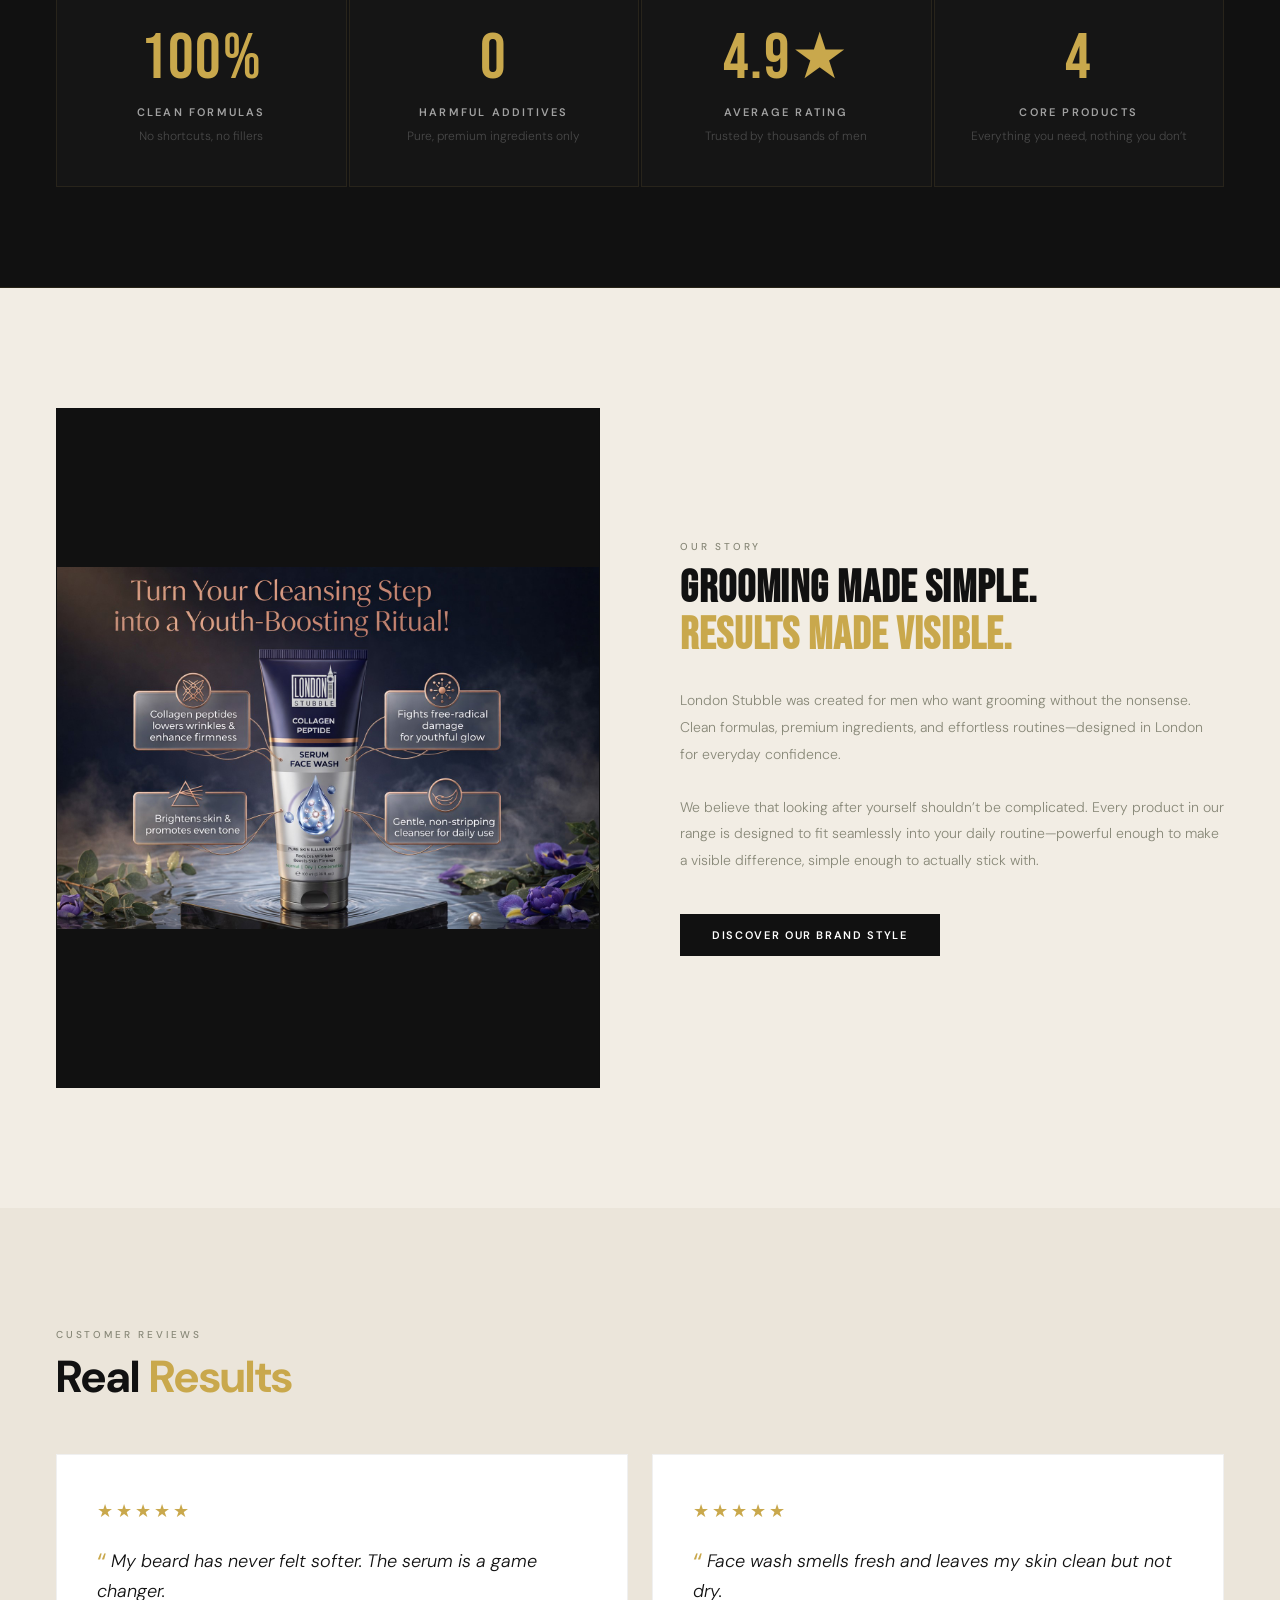
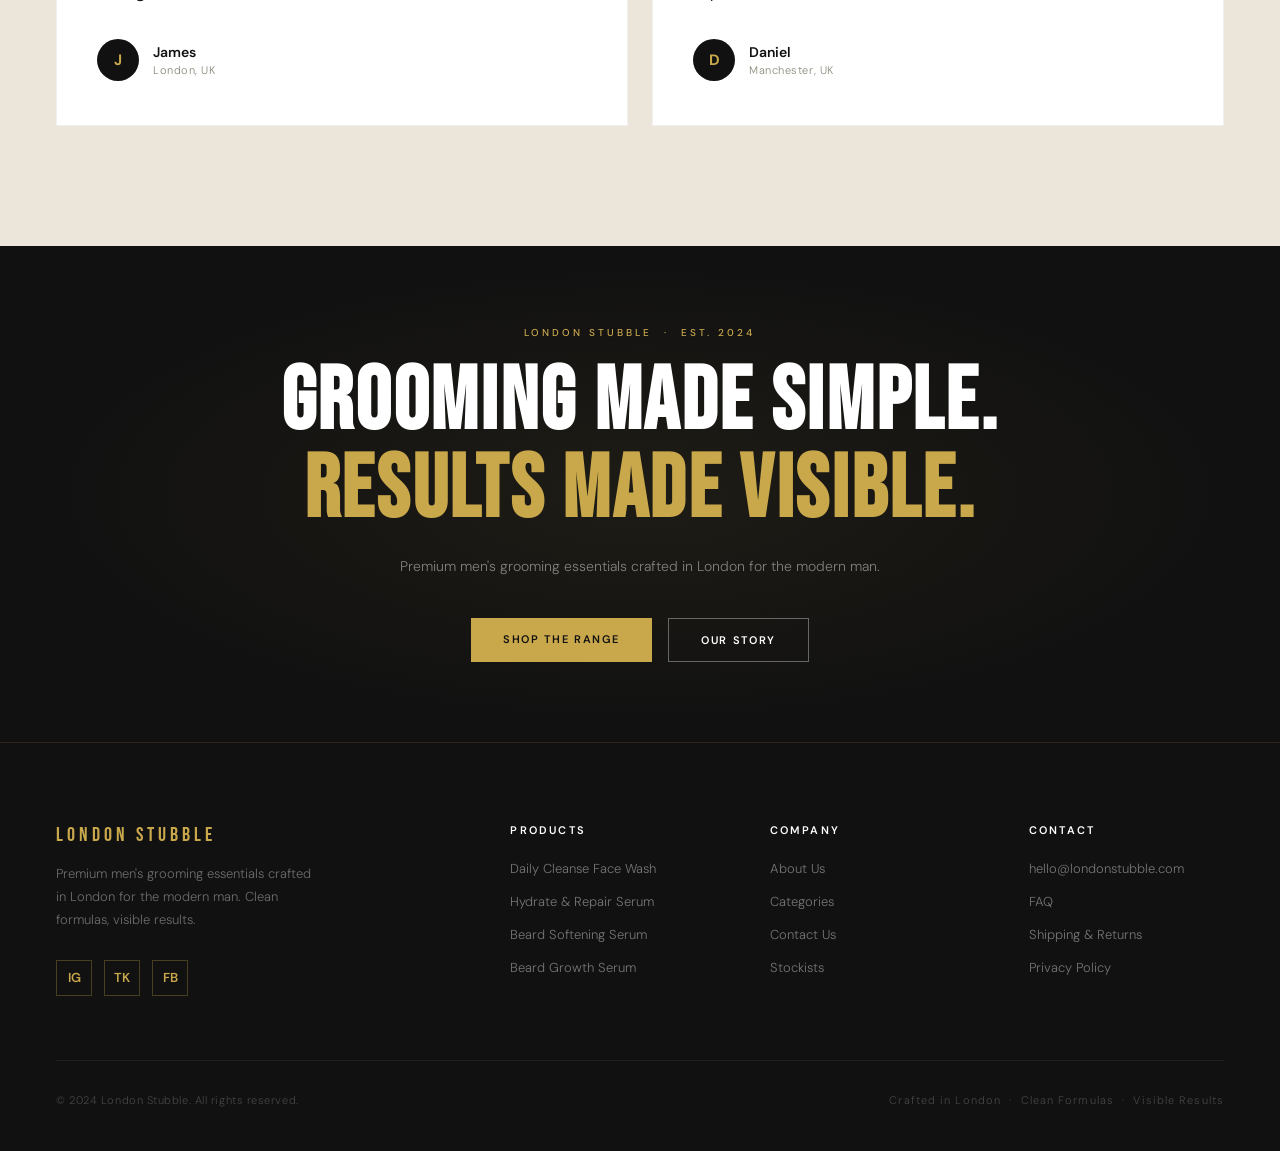
==== commit 952a1fe2: "Change navbar background to cream on all pages - Nav background: dark (#111) → cream (#F2EDE4) - Nav" ====
--- a/index.html
+++ b/index.html
@@ -39,16 +39,16 @@
       position: fixed;
       top: 0; left: 0; right: 0;
       height: var(--nav-h);
-      background: var(--dark);
+      background: var(--cream);
       display: flex;
       align-items: center;
       justify-content: space-between;
       padding: 0 56px;
       z-index: 1000;
-      border-bottom: 1px solid rgba(201,168,76,0.15);
+      border-bottom: 1px solid rgba(0,0,0,0.08);
       transition: box-shadow 0.3s;
     }
-    nav.scrolled { box-shadow: 0 4px 40px rgba(0,0,0,0.5); }
+    nav.scrolled { box-shadow: 0 4px 24px rgba(0,0,0,0.1); }
     .nav-logo {
       font-family: 'Bebas Neue', sans-serif;
       font-size: 22px;
@@ -63,26 +63,26 @@
       font-weight: 400;
       letter-spacing: 0.15em;
       text-transform: uppercase;
-      color: rgba(255,255,255,0.5);
+      color: rgba(17,17,17,0.5);
       transition: color 0.2s;
     }
     .nav-links a:hover,
-    .nav-links a.active { color: var(--white); }
+    .nav-links a.active { color: var(--dark); }
     .nav-links a.active { border-bottom: 1px solid var(--gold); padding-bottom: 2px; }
     .nav-cta {
       font-size: 11px;
       font-weight: 600;
       letter-spacing: 0.15em;
       text-transform: uppercase;
-      color: var(--gold);
-      border: 1px solid var(--gold);
+      color: var(--dark);
+      border: 1px solid var(--dark);
       padding: 9px 22px;
       background: transparent;
       cursor: pointer;
       transition: all 0.2s;
       display: inline-block;
     }
-    .nav-cta:hover { background: var(--gold); color: var(--dark); }
+    .nav-cta:hover { background: var(--dark); color: var(--cream); }
     .hamburger {
       display: none;
       flex-direction: column;
@@ -92,7 +92,7 @@
       cursor: pointer;
       padding: 4px;
     }
-    .hamburger span { display: block; width: 22px; height: 1.5px; background: var(--white); transition: all 0.3s; }
+    .hamburger span { display: block; width: 22px; height: 1.5px; background: var(--dark); transition: all 0.3s; }
     .hamburger.open span:nth-child(1) { transform: translateY(6.5px) rotate(45deg); }
     .hamburger.open span:nth-child(2) { opacity: 0; }
     .hamburger.open span:nth-child(3) { transform: translateY(-6.5px) rotate(-45deg); }
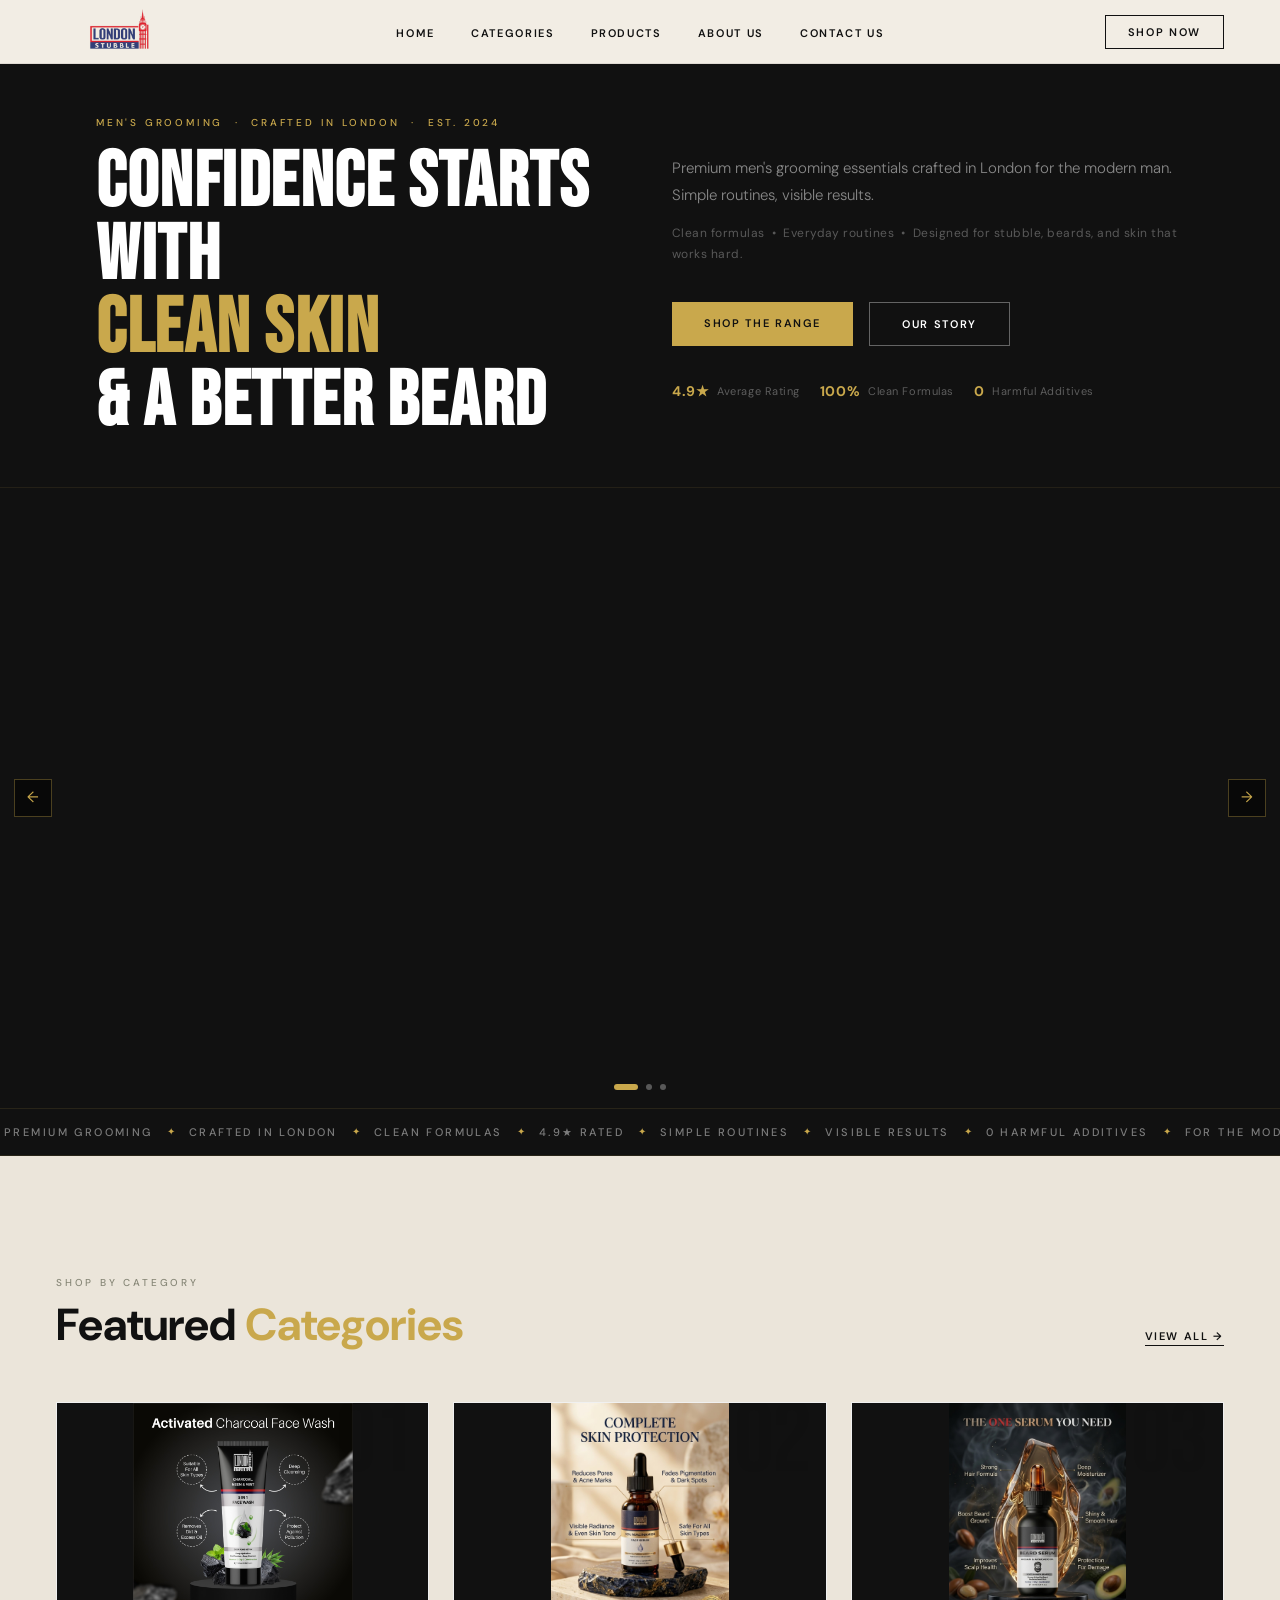
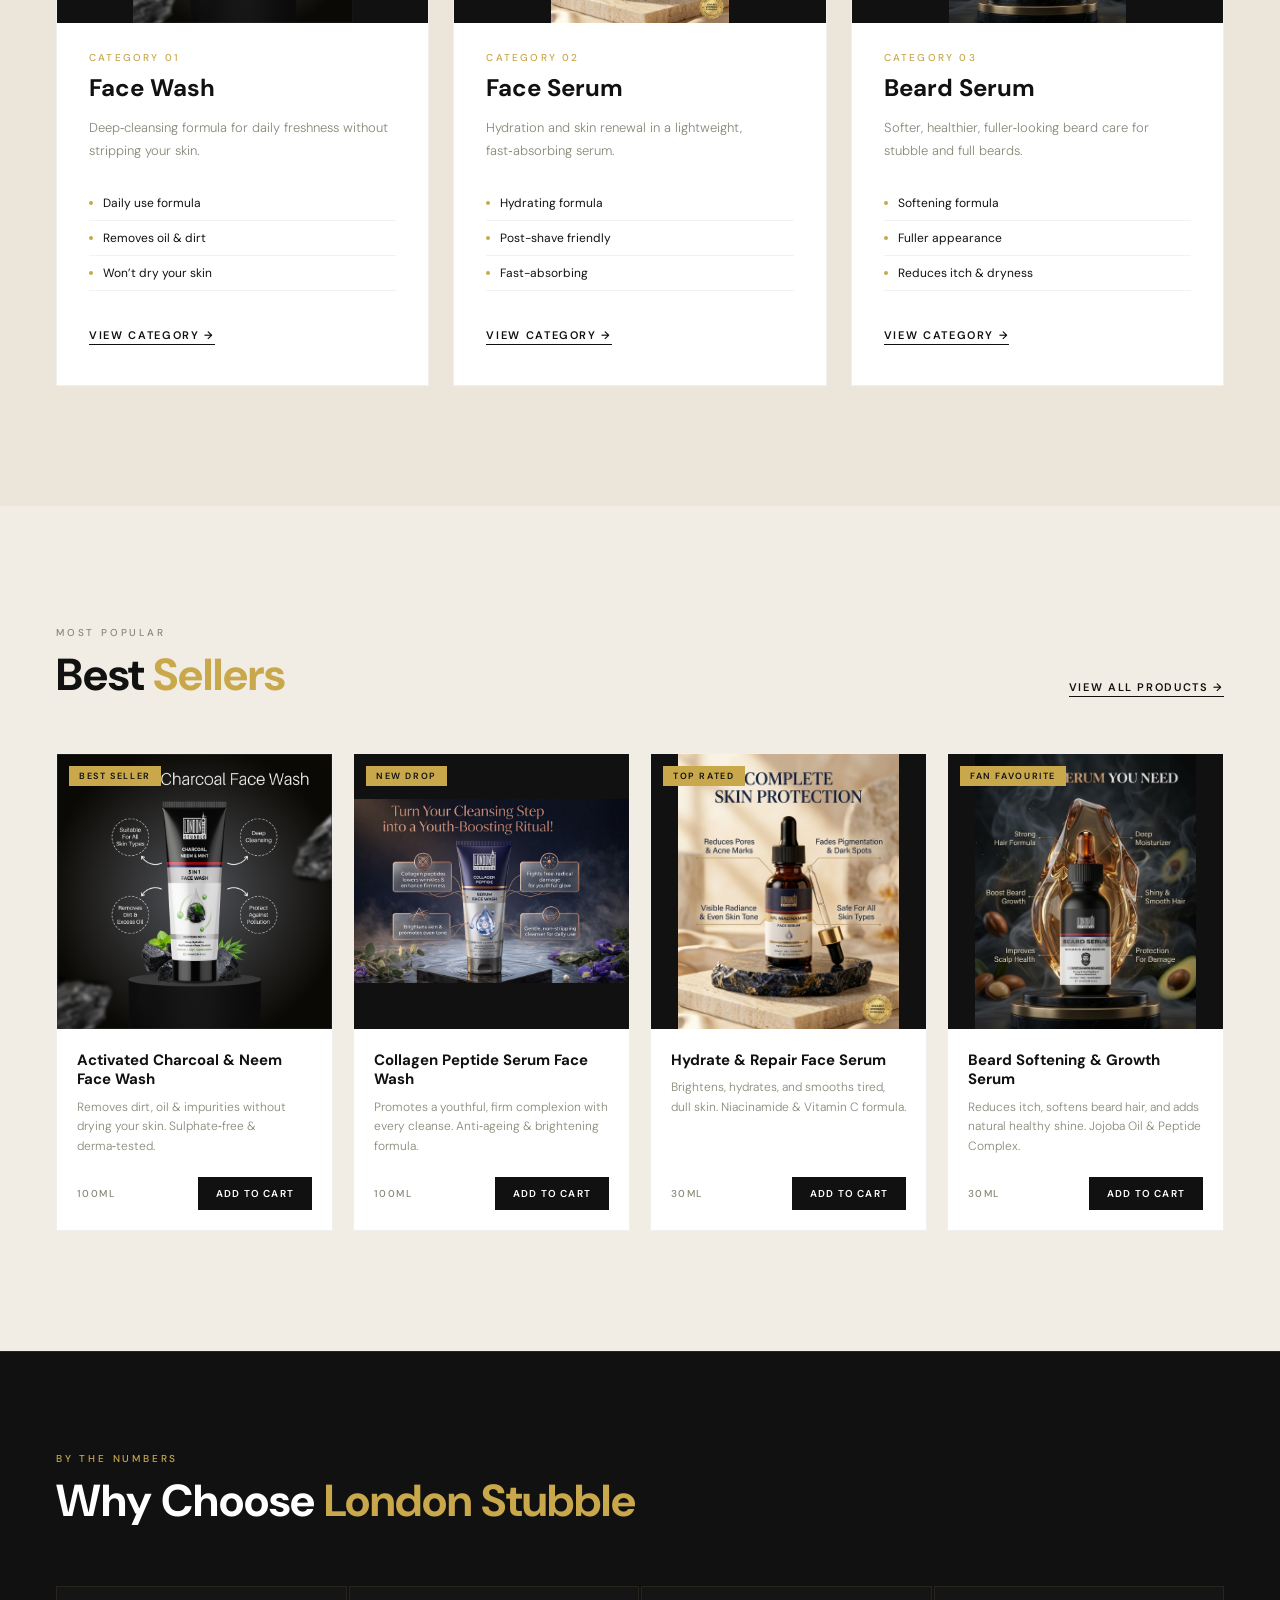
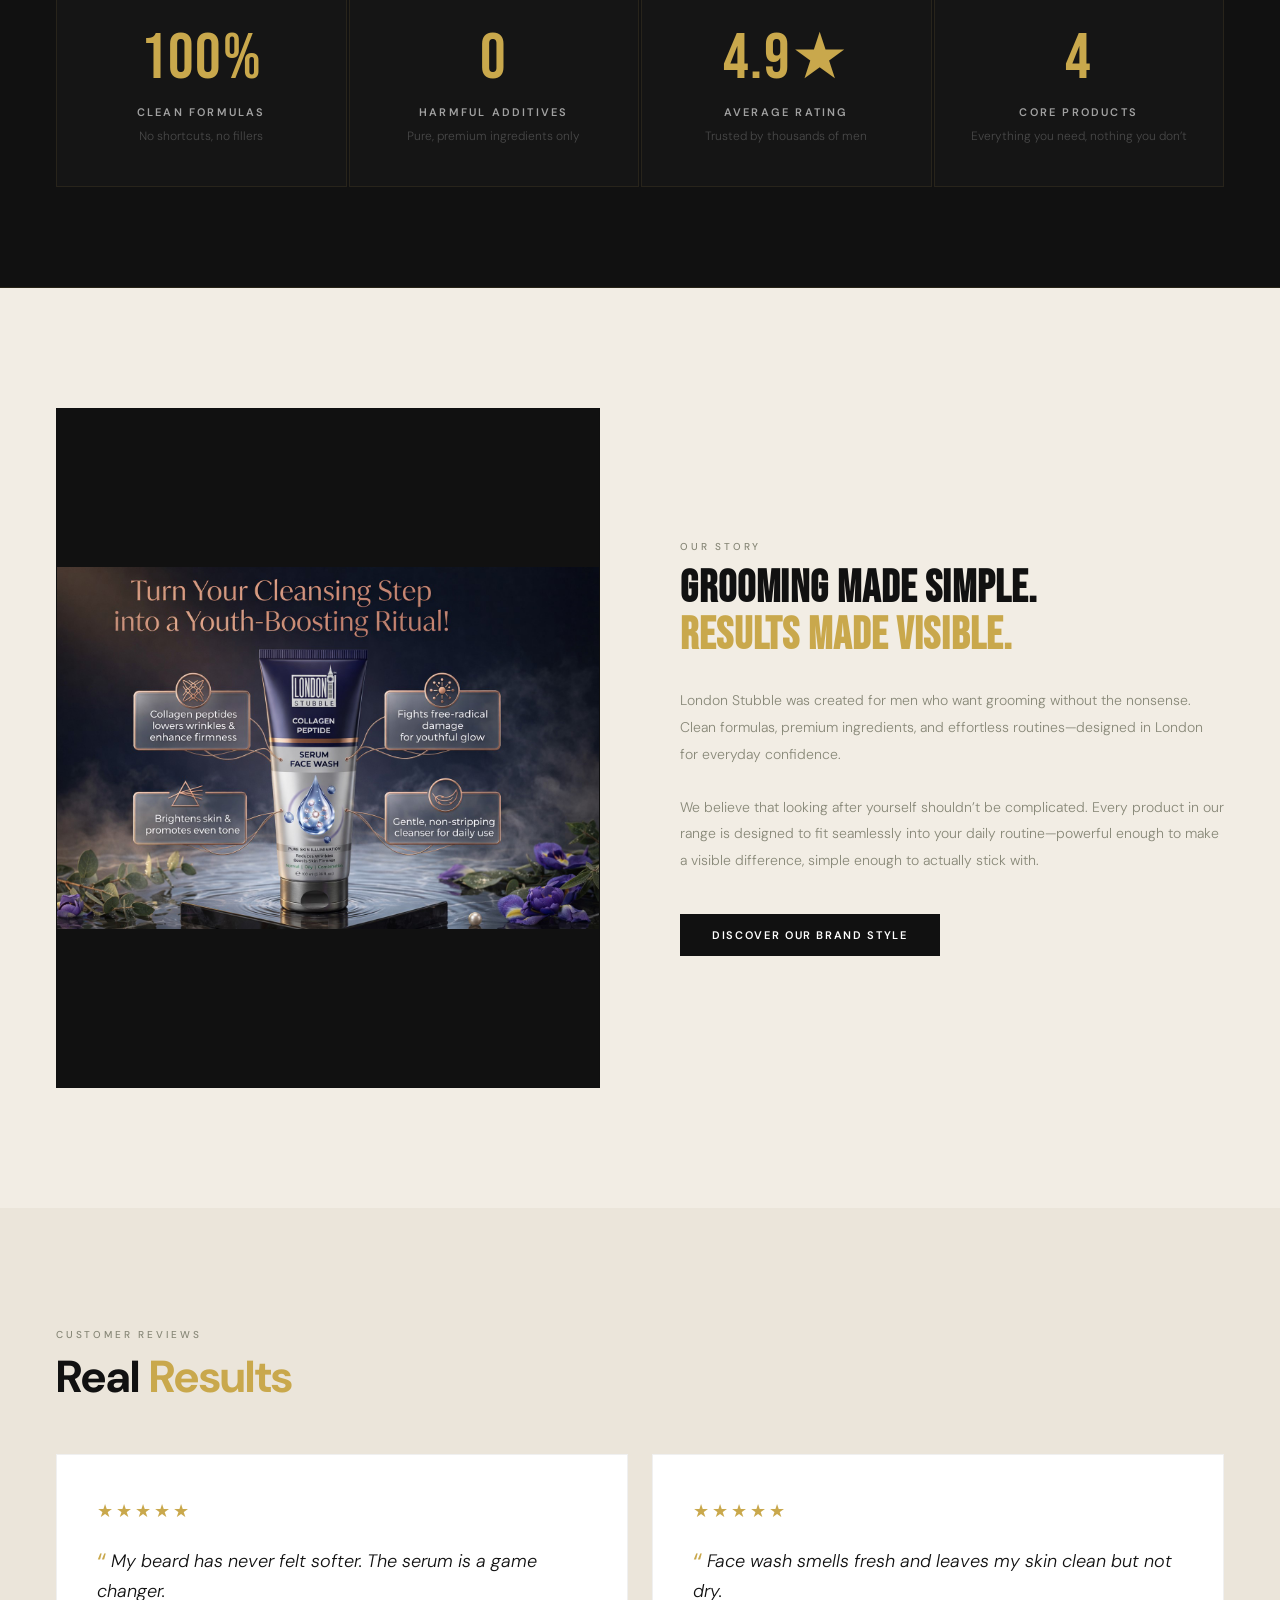
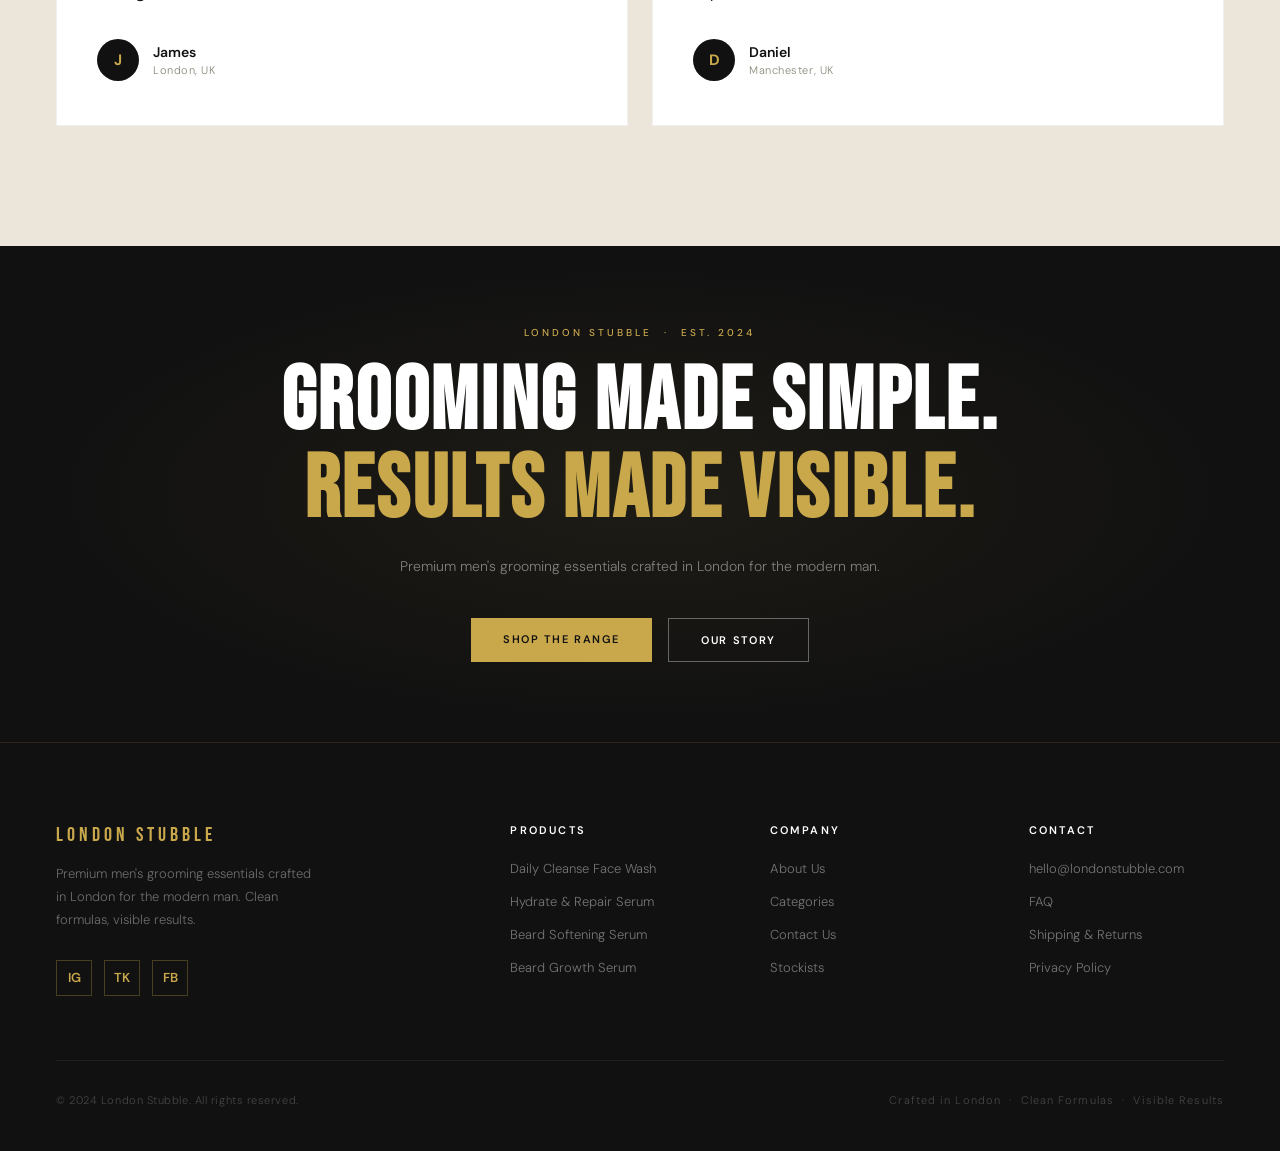
==== commit c5e87748: "Make navbar links bold and fully visible - font-weight: 400 → 600 - color: rgba(17,17,17,0.5) → var(" ====
--- a/index.html
+++ b/index.html
@@ -60,14 +60,14 @@
     .nav-links { display: flex; gap: 36px; list-style: none; }
     .nav-links a {
       font-size: 11px;
-      font-weight: 400;
+      font-weight: 600;
       letter-spacing: 0.15em;
       text-transform: uppercase;
-      color: rgba(17,17,17,0.5);
+      color: var(--dark);
       transition: color 0.2s;
     }
     .nav-links a:hover,
-    .nav-links a.active { color: var(--dark); }
+    .nav-links a.active { color: var(--gold); }
     .nav-links a.active { border-bottom: 1px solid var(--gold); padding-bottom: 2px; }
     .nav-cta {
       font-size: 11px;
